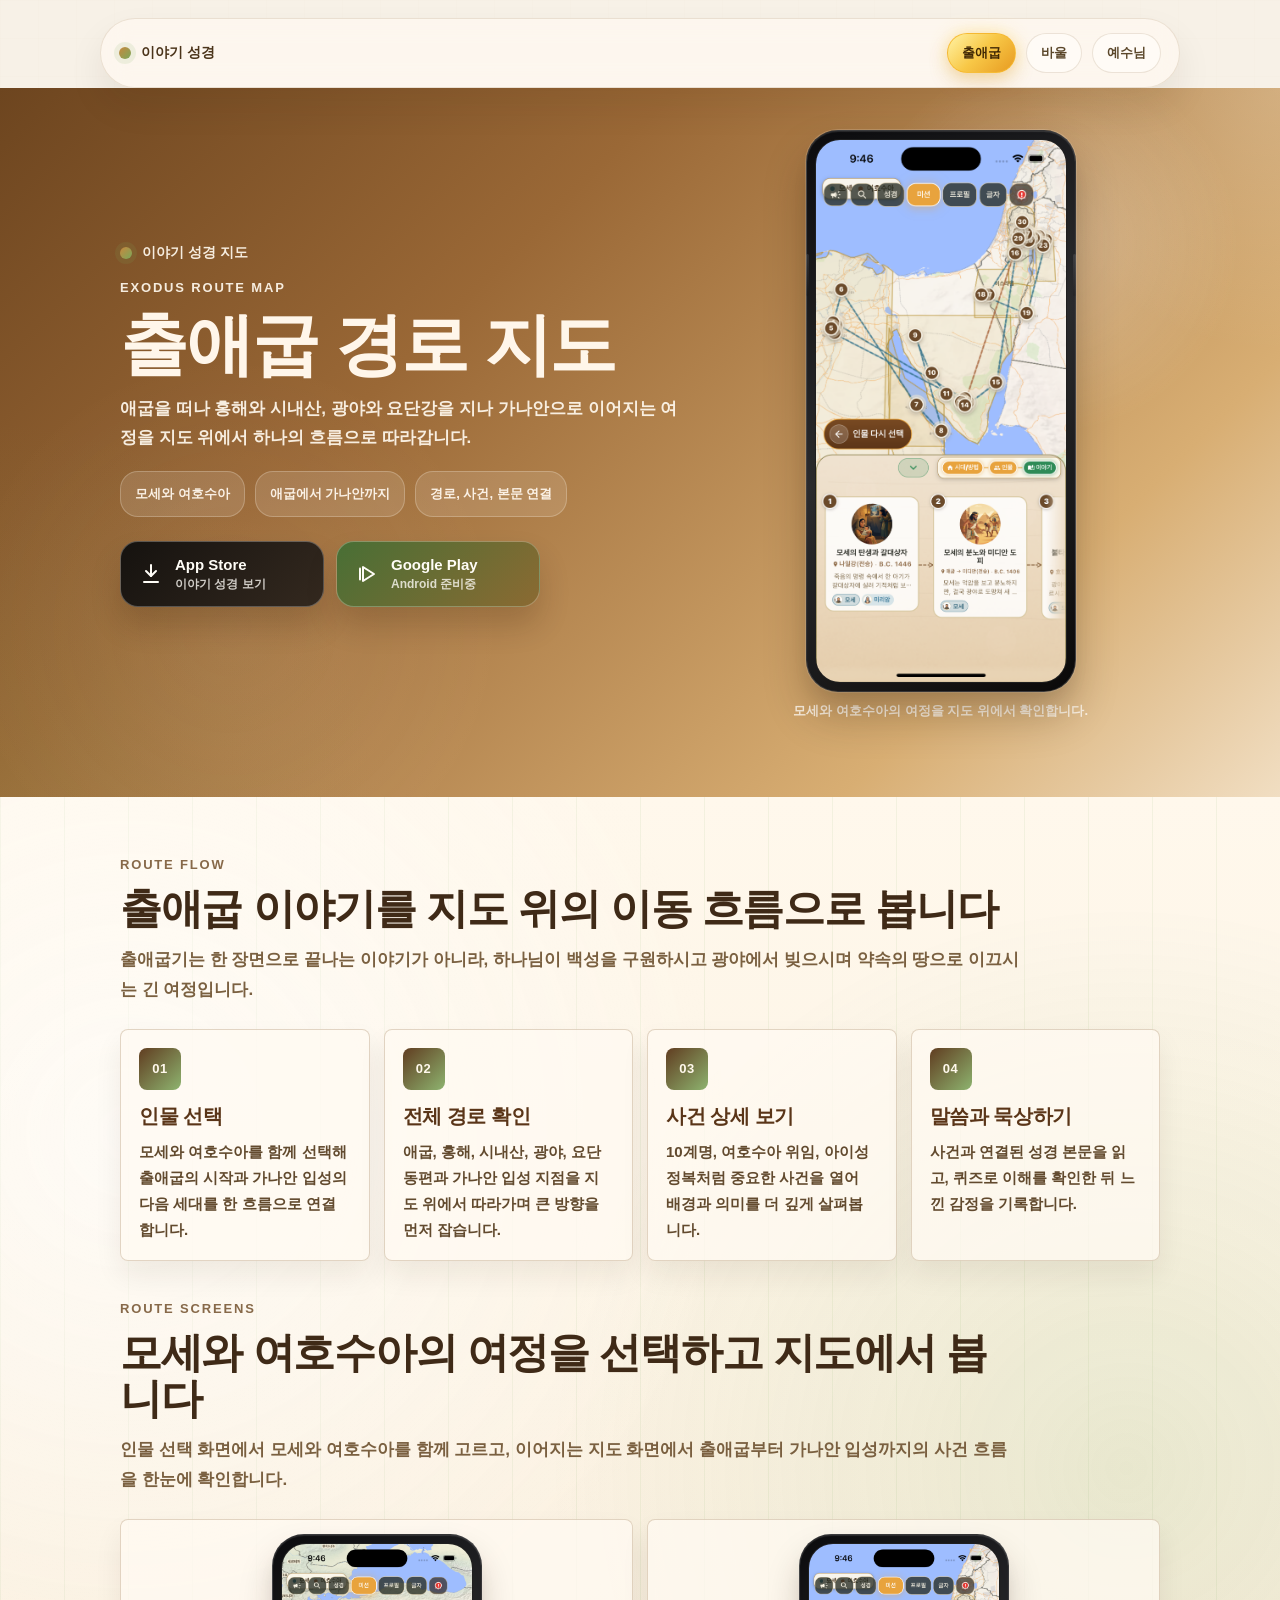
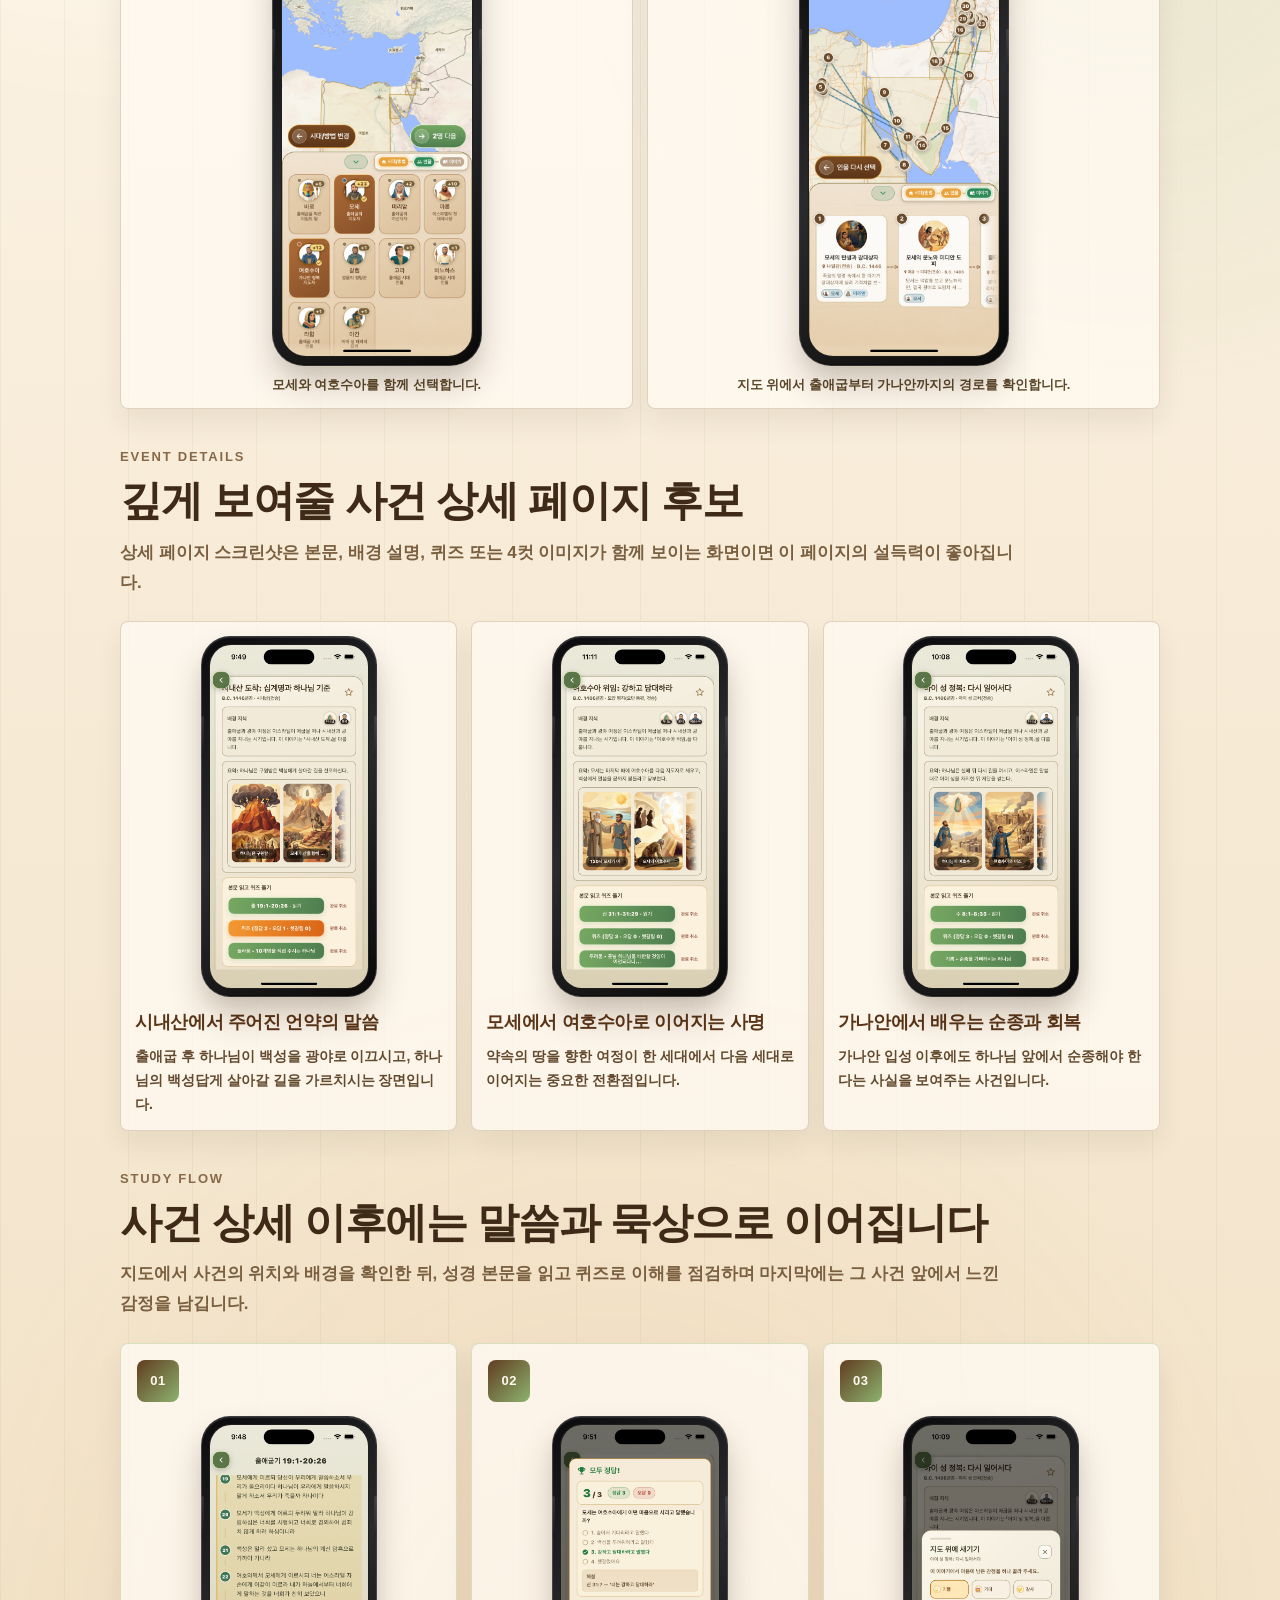
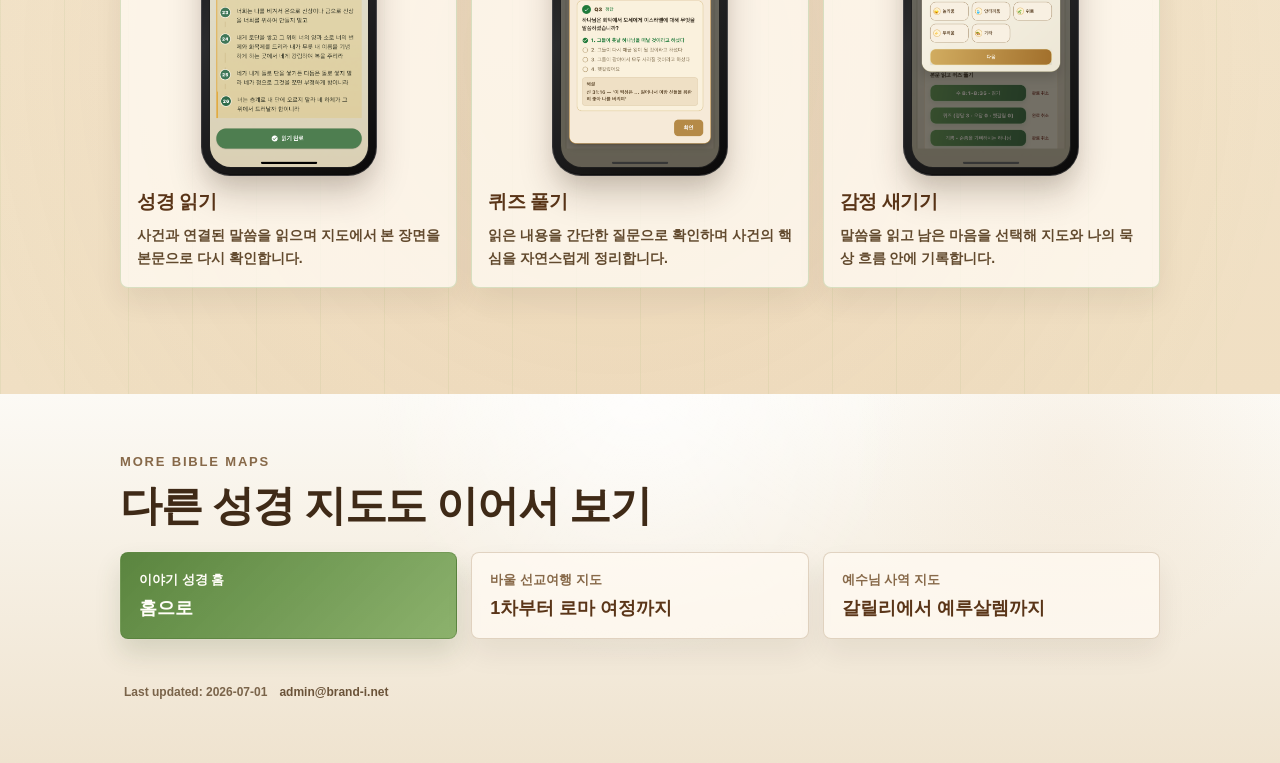
==== exodus-route-map/index.html @ 991bd051 "Add Bible journey SEO pages" ====
<!doctype html>
<html lang="ko">
  <head>
    <meta charset="utf-8" />
    <meta name="viewport" content="width=device-width, initial-scale=1" />
    <title>출애굽 경로 지도 - 애굽에서 가나안까지의 여정 | 이야기 성경</title>
    <meta
      name="description"
      content="출애굽 경로를 지도 위에서 따라가며 애굽, 홍해, 시내산, 광야, 요단강, 가나안 입성까지 이어지는 성경의 흐름을 살펴봅니다."
    />
    <link rel="canonical" href="https://brand-i-admin.github.io/story-bible-pages/exodus-route-map/" />
    <link rel="icon" type="image/png" href="../assets/logo.png" />
    <link rel="apple-touch-icon" href="../assets/logo.png" />
    <meta name="robots" content="index,follow" />
    <meta name="theme-color" content="#6d451f" />

    <meta property="og:type" content="article" />
    <meta property="og:locale" content="ko_KR" />
    <meta property="og:site_name" content="이야기 성경" />
    <meta property="og:title" content="출애굽 경로 지도 - 애굽에서 가나안까지의 여정" />
    <meta
      property="og:description"
      content="모세와 여호수아의 여정을 따라 출애굽부터 가나안 입성까지의 사건을 지도 흐름으로 이해합니다."
    />
    <meta property="og:url" content="https://brand-i-admin.github.io/story-bible-pages/exodus-route-map/" />
    <meta property="og:image" content="https://brand-i-admin.github.io/story-bible-pages/assets/og-image.png" />
    <meta property="og:image:alt" content="이야기 성경 앱 성경 지도 소개 이미지" />

    <script type="application/ld+json">
      {
        "@context": "https://schema.org",
        "@type": "Article",
        "headline": "출애굽 경로 지도 - 애굽에서 가나안까지의 여정",
        "description": "출애굽 경로를 지도 위에서 따라가며 애굽, 홍해, 시내산, 광야, 요단강, 가나안 입성까지 이어지는 성경의 흐름을 살펴봅니다.",
        "inLanguage": "ko-KR",
        "mainEntityOfPage": "https://brand-i-admin.github.io/story-bible-pages/exodus-route-map/",
        "author": {
          "@type": "Organization",
          "name": "Brand-i"
        },
        "publisher": {
          "@type": "Organization",
          "name": "Brand-i"
        },
        "about": ["출애굽", "모세", "여호수아", "성경 지도", "가나안 입성"]
      }
    </script>
    <link rel="stylesheet" href="../styles.css" />
  </head>
  <body>
    <main class="page map-page">
      <header class="top-nav">
        <div class="top-nav-inner">
          <a class="top-nav-brand" href="../index.html">
            <span class="brand-mark"></span>
            <span>이야기 성경</span>
          </a>
          <nav class="top-nav-links" aria-label="성경 지도 페이지 이동">
            <a class="top-nav-link is-current-map" href="../exodus-route-map/index.html" aria-current="page">출애굽</a>
            <a class="top-nav-link" href="../paul-missionary-journey-map/index.html">바울</a>
            <a class="top-nav-link" href="../jesus-ministry-map/index.html">예수님</a>
          </nav>
        </div>
      </header>

      <section class="section-band band-hero">
        <div class="shell">
          <section class="map-hero" aria-labelledby="page-title">
            <div class="map-hero-copy">
              <div class="brand">
                <span class="brand-mark"></span>
                <span>이야기 성경 지도</span>
              </div>
              <p class="eyebrow">Exodus Route Map</p>
              <h1 id="page-title">출애굽 경로 지도</h1>
              <p class="summary">
                애굽을 떠나 홍해와 시내산, 광야와 요단강을 지나 가나안으로 이어지는 여정을
                지도 위에서 하나의 흐름으로 따라갑니다.
              </p>
              <div class="meta-row">
                <span class="meta-pill">모세와 여호수아</span>
                <span class="meta-pill">애굽에서 가나안까지</span>
                <span class="meta-pill">경로, 사건, 본문 연결</span>
              </div>
              <div class="store-actions">
                <a
                  class="store-button store-button-primary"
                  href="https://apps.apple.com/kr/app/6761421425"
                  target="_blank"
                  rel="noopener noreferrer"
                >
                  <svg class="store-icon" viewBox="0 0 24 24" aria-hidden="true">
                    <path d="M12 3v11" />
                    <path d="m7 9 5 5 5-5" />
                    <path d="M5 20h14" />
                  </svg>
                  <span>
                    <strong>App Store</strong>
                    <small>이야기 성경 보기</small>
                  </span>
                </a>
                <button
                  class="store-button store-button-secondary"
                  type="button"
                  data-android-wait
                  aria-label="Google Play 배포 준비중 알림 보기"
                >
                  <svg class="store-icon" viewBox="0 0 24 24" aria-hidden="true">
                    <path d="M8 5v14l11-7z" />
                    <path d="M5 6.5v11" />
                  </svg>
                  <span>
                    <strong>Google Play</strong>
                    <small>Android 준비중</small>
                  </span>
                </button>
              </div>
            </div>
            <div class="map-hero-panel">
              <figure class="screenshot-figure screenshot-figure-hero">
                <div class="map-phone-frame">
                  <img
                    src="../assets/moses_and_joshua_path.png"
                    alt="모세와 여호수아의 출애굽부터 가나안까지의 경로가 지도 위에 표시된 화면"
                  />
                </div>
                <figcaption>모세와 여호수아의 여정을 지도 위에서 확인합니다.</figcaption>
              </figure>
            </div>
          </section>
        </div>
      </section>

      <section class="section-band band-flow">
        <div class="shell">
          <section class="map-section" aria-labelledby="flow-title">
            <div class="section-header">
              <p class="eyebrow">Route Flow</p>
              <h2 id="flow-title">출애굽 이야기를 지도 위의 이동 흐름으로 봅니다</h2>
              <p class="section-summary">
                출애굽기는 한 장면으로 끝나는 이야기가 아니라, 하나님이 백성을 구원하시고
                광야에서 빚으시며 약속의 땅으로 이끄시는 긴 여정입니다.
              </p>
            </div>

            <div class="map-step-grid">
              <article class="map-step">
                <span class="flow-step-index">01</span>
                <h3>인물 선택</h3>
                <p>
                  모세와 여호수아를 함께 선택해 출애굽의 시작과 가나안 입성의 다음 세대를
                  한 흐름으로 연결합니다.
                </p>
              </article>
              <article class="map-step">
                <span class="flow-step-index">02</span>
                <h3>전체 경로 확인</h3>
                <p>
                  애굽, 홍해, 시내산, 광야, 요단 동편과 가나안 입성 지점을 지도 위에서
                  따라가며 큰 방향을 먼저 잡습니다.
                </p>
              </article>
              <article class="map-step">
                <span class="flow-step-index">03</span>
                <h3>사건 상세 보기</h3>
                <p>
                  10계명, 여호수아 위임, 아이성 정복처럼 중요한 사건을 열어 배경과 의미를
                  더 깊게 살펴봅니다.
                </p>
              </article>
              <article class="map-step">
                <span class="flow-step-index">04</span>
                <h3>말씀과 묵상하기</h3>
                <p>
                  사건과 연결된 성경 본문을 읽고, 퀴즈로 이해를 확인한 뒤 느낀 감정을 기록합니다.
                </p>
              </article>
            </div>
          </section>

          <section class="map-section" aria-labelledby="screenshots-title">
            <div class="section-header">
              <p class="eyebrow">Route Screens</p>
              <h2 id="screenshots-title">모세와 여호수아의 여정을 선택하고 지도에서 봅니다</h2>
              <p class="section-summary">
                인물 선택 화면에서 모세와 여호수아를 함께 고르고, 이어지는 지도 화면에서
                출애굽부터 가나안 입성까지의 사건 흐름을 한눈에 확인합니다.
              </p>
            </div>
            <div class="screenshot-grid">
              <article class="screenshot-card">
                <figure class="screenshot-figure">
                  <div class="map-phone-frame">
                    <img
                      src="../assets/moses_and_joshua_selected.png"
                      alt="이야기 성경 앱에서 모세와 여호수아를 함께 선택한 화면"
                      loading="lazy"
                    />
                  </div>
                  <figcaption>모세와 여호수아를 함께 선택합니다.</figcaption>
                </figure>
              </article>
              <article class="screenshot-card">
                <figure class="screenshot-figure">
                  <div class="map-phone-frame">
                    <img
                      src="../assets/moses_and_joshua_path.png"
                      alt="모세와 여호수아의 경로와 사건이 지도 위에 표시된 화면"
                      loading="lazy"
                    />
                  </div>
                  <figcaption>지도 위에서 출애굽부터 가나안까지의 경로를 확인합니다.</figcaption>
                </figure>
              </article>
            </div>
          </section>

          <section class="map-section" aria-labelledby="events-title">
            <div class="section-header">
              <p class="eyebrow">Event Details</p>
              <h2 id="events-title">깊게 보여줄 사건 상세 페이지 후보</h2>
              <p class="section-summary">
                상세 페이지 스크린샷은 본문, 배경 설명, 퀴즈 또는 4컷 이미지가 함께 보이는 화면이면
                이 페이지의 설득력이 좋아집니다.
              </p>
            </div>
            <div class="event-detail-grid">
              <article class="event-detail-card">
                <figure class="screenshot-figure">
                  <div class="map-phone-frame map-phone-frame-small">
                    <img
                      src="../assets/10_commandments_details.png"
                      alt="10계명 사건 상세 페이지 화면"
                      loading="lazy"
                    />
                  </div>
                </figure>
                <h3>시내산에서 주어진 언약의 말씀</h3>
                <p>
                  출애굽 후 하나님이 백성을 광야로 이끄시고, 하나님의 백성답게 살아갈 길을
                  가르치시는 장면입니다.
                </p>
              </article>
              <article class="event-detail-card">
                <figure class="screenshot-figure">
                  <div class="map-phone-frame map-phone-frame-small">
                    <img
                      src="../assets/moses_to_joshua_details.png"
                      alt="여호수아 위임 사건 상세 페이지 화면"
                      loading="lazy"
                    />
                  </div>
                </figure>
                <h3>모세에서 여호수아로 이어지는 사명</h3>
                <p>
                  약속의 땅을 향한 여정이 한 세대에서 다음 세대로 이어지는 중요한 전환점입니다.
                </p>
              </article>
              <article class="event-detail-card">
                <figure class="screenshot-figure">
                  <div class="map-phone-frame map-phone-frame-small">
                    <img
                      src="../assets/ai_castle_details.png"
                      alt="아이성 정복 사건 상세 페이지 화면"
                      loading="lazy"
                    />
                  </div>
                </figure>
                <h3>가나안에서 배우는 순종과 회복</h3>
                <p>
                  가나안 입성 이후에도 하나님 앞에서 순종해야 한다는 사실을 보여주는 사건입니다.
                </p>
              </article>
            </div>
          </section>

          <section class="map-section" aria-labelledby="study-flow-title">
            <div class="section-header">
              <p class="eyebrow">Study Flow</p>
              <h2 id="study-flow-title">사건 상세 이후에는 말씀과 묵상으로 이어집니다</h2>
              <p class="section-summary">
                지도에서 사건의 위치와 배경을 확인한 뒤, 성경 본문을 읽고 퀴즈로 이해를 점검하며
                마지막에는 그 사건 앞에서 느낀 감정을 남깁니다.
              </p>
            </div>
            <div class="study-flow-grid">
              <article class="study-flow-card">
                <span class="flow-step-index">01</span>
                <figure class="screenshot-figure">
                  <div class="map-phone-frame map-phone-frame-small">
                    <img src="../assets/bible_verses.png" alt="성경 본문을 읽는 화면" loading="lazy" />
                  </div>
                </figure>
                <h3>성경 읽기</h3>
                <p>사건과 연결된 말씀을 읽으며 지도에서 본 장면을 본문으로 다시 확인합니다.</p>
              </article>
              <article class="study-flow-card">
                <span class="flow-step-index">02</span>
                <figure class="screenshot-figure">
                  <div class="map-phone-frame map-phone-frame-small">
                    <img src="../assets/quiz_solved.png" alt="성경 사건 퀴즈를 푼 화면" loading="lazy" />
                  </div>
                </figure>
                <h3>퀴즈 풀기</h3>
                <p>읽은 내용을 간단한 질문으로 확인하며 사건의 핵심을 자연스럽게 정리합니다.</p>
              </article>
              <article class="study-flow-card">
                <span class="flow-step-index">03</span>
                <figure class="screenshot-figure">
                  <div class="map-phone-frame map-phone-frame-small">
                    <img src="../assets/emotion_selected.png" alt="사건을 읽고 느낀 감정을 선택한 화면" loading="lazy" />
                  </div>
                </figure>
                <h3>감정 새기기</h3>
                <p>말씀을 읽고 남은 마음을 선택해 지도와 나의 묵상 흐름 안에 기록합니다.</p>
              </article>
            </div>
          </section>
        </div>
      </section>

      <section class="section-band band-legal">
        <div class="shell">
          <section class="map-section map-related" aria-labelledby="related-title">
            <div class="section-header">
              <p class="eyebrow">More Bible Maps</p>
              <h2 id="related-title">다른 성경 지도도 이어서 보기</h2>
            </div>
            <div class="map-link-grid">
              <a class="map-link-card map-home-card" href="../index.html">
                <span>이야기 성경 홈</span>
                <strong>홈으로</strong>
              </a>
              <a class="map-link-card" href="../paul-missionary-journey-map/index.html">
                <span>바울 선교여행 지도</span>
                <strong>1차부터 로마 여정까지</strong>
              </a>
              <a class="map-link-card" href="../jesus-ministry-map/index.html">
                <span>예수님 사역 지도</span>
                <strong>갈릴리에서 예루살렘까지</strong>
              </a>
            </div>
          </section>
          <p class="footer">
            <span>Last updated: 2026-07-01</span>
            <a class="footer-contact" href="mailto:admin@brand-i.net">admin@brand-i.net</a>
          </p>
        </div>
      </section>
    </main>
    <div
      class="release-dialog"
      data-android-dialog
      hidden
      role="dialog"
      aria-modal="true"
      aria-labelledby="android-dialog-title"
    >
      <div class="release-dialog-panel">
        <button class="dialog-close" type="button" data-android-close aria-label="팝업 닫기">
          <svg viewBox="0 0 24 24" aria-hidden="true">
            <path d="M6 6l12 12" />
            <path d="M18 6 6 18" />
          </svg>
        </button>
        <p class="eyebrow">Google Play</p>
        <h2 id="android-dialog-title">안드로이드 배포 준비중</h2>
        <p>안드로이드 앱은 현재 배포 준비중입니다.</p>
        <div class="dialog-actions">
          <button class="button-link primary" type="button" data-android-close>확인</button>
        </div>
      </div>
    </div>
    <script>
      const androidButton = document.querySelector("[data-android-wait]");
      const androidDialog = document.querySelector("[data-android-dialog]");

      if (androidButton && androidDialog) {
        const closeAndroidDialog = () => {
          androidDialog.hidden = true;
          document.body.classList.remove("is-dialog-open");
          androidButton.focus();
        };

        androidButton.addEventListener("click", () => {
          androidDialog.hidden = false;
          document.body.classList.add("is-dialog-open");
          androidDialog.querySelector("[data-android-close]").focus();
        });

        androidDialog.addEventListener("click", (event) => {
          if (event.target === androidDialog || event.target.closest("[data-android-close]")) {
            closeAndroidDialog();
          }
        });

        document.addEventListener("keydown", (event) => {
          if (event.key === "Escape" && !androidDialog.hidden) {
            closeAndroidDialog();
          }
        });
      }
    </script>
  </body>
</html>
---- styles.css ----
:root {
  --bg-top: #f9f1e1;
  --bg-bottom: #ead3ac;
  --paper: rgba(251, 244, 232, 0.94);
  --paper-strong: rgba(247, 238, 220, 0.98);
  --line: rgba(151, 117, 72, 0.58);
  --text: #3f2a17;
  --muted: #7a6040;
  --accent: #c8873d;
  --accent-olive: #7ba85a;
  --shadow: rgba(42, 24, 8, 0.18);
  --shadow-soft: rgba(42, 24, 8, 0.1);
  --hero-brown: #5a3518;
  --hero-cream: #fff6ea;
}

* {
  box-sizing: border-box;
}

html,
body {
  margin: 0;
  padding: 0;
  min-height: 100%;
  font-family: "Pretendard", "Apple SD Gothic Neo", "Noto Sans KR", sans-serif;
  color: var(--text);
  background: #f7f1e7;
  overflow-wrap: break-word;
}

html {
  scroll-behavior: smooth;
}

body::before {
  content: "";
  position: fixed;
  inset: 0;
  pointer-events: none;
  background-image:
    linear-gradient(rgba(184, 137, 85, 0.08) 1px, transparent 1px),
    linear-gradient(90deg, rgba(184, 137, 85, 0.08) 1px, transparent 1px);
  background-size: 38px 38px;
  opacity: 0.18;
}

body.is-dialog-open {
  overflow: hidden;
}

.page {
  position: relative;
}

.top-nav {
  position: sticky;
  top: 0;
  z-index: 20;
  padding: 18px 20px 0;
}

.top-nav-inner {
  display: flex;
  flex-wrap: wrap;
  align-items: center;
  justify-content: space-between;
  gap: 16px;
  max-width: 1080px;
  margin: 0 auto;
  padding: 14px 18px;
  border: 1px solid rgba(151, 117, 72, 0.18);
  border-radius: 999px;
  background: rgba(255, 249, 241, 0.72);
  box-shadow: 0 18px 36px rgba(42, 24, 8, 0.08);
  backdrop-filter: blur(14px);
}

.top-nav-brand {
  display: inline-flex;
  align-items: center;
  gap: 10px;
  color: #4b341a;
  text-decoration: none;
  font-size: 14px;
  font-weight: 900;
}

.top-nav-links {
  display: flex;
  flex-wrap: wrap;
  justify-content: flex-end;
  gap: 10px;
}

.top-nav-link {
  display: inline-flex;
  align-items: center;
  min-height: 40px;
  padding: 0 14px;
  border-radius: 999px;
  border: 1px solid rgba(151, 117, 72, 0.18);
  background: rgba(255, 252, 247, 0.86);
  color: #5b472a;
  text-decoration: none;
  font-size: 13px;
  font-weight: 800;
}

.top-nav-link:hover {
  border-color: rgba(123, 168, 90, 0.42);
  background: rgba(255, 248, 238, 0.96);
}

.top-nav-link.is-current-map {
  border-color: rgba(246, 185, 47, 0.86);
  background: linear-gradient(135deg, #fff3a6 0%, #f8c847 48%, #e79a20 100%);
  color: #3f2704;
  box-shadow:
    0 10px 20px rgba(181, 104, 8, 0.18),
    0 0 18px rgba(255, 210, 68, 0.42);
}

.section-band {
  position: relative;
  overflow: hidden;
  scroll-margin-top: 96px;
}

.section-band::before {
  content: "";
  position: absolute;
  inset: 0;
  pointer-events: none;
  opacity: 0.9;
}

.band-hero {
  background:
    radial-gradient(circle at top right, rgba(255, 245, 227, 0.24), transparent 18%),
    radial-gradient(circle at bottom left, rgba(123, 168, 90, 0.1), transparent 26%),
    linear-gradient(135deg, #6d451f 0%, #9a6836 34%, #d8ae73 78%, #f1dec2 100%);
}

.band-hero::before {
  background:
    radial-gradient(circle at 82% 22%, rgba(255, 255, 255, 0.3), transparent 16%),
    radial-gradient(circle at 18% 76%, rgba(255, 248, 238, 0.08), transparent 24%);
}

.band-flow {
  background:
    linear-gradient(90deg, rgba(123, 168, 90, 0.09) 0 1px, transparent 1px 100%),
    linear-gradient(180deg, #fff8ec 0%, #f0dfc3 100%);
  background-size:
    64px 64px,
    auto;
}

.band-flow::before {
  background:
    radial-gradient(circle at 10% 12%, rgba(255, 255, 255, 0.7), transparent 22%),
    radial-gradient(circle at 88% 24%, rgba(123, 168, 90, 0.16), transparent 24%),
    radial-gradient(circle at 48% 88%, rgba(200, 135, 61, 0.1), transparent 28%);
}

.band-examples {
  background:
    linear-gradient(90deg, rgba(151, 117, 72, 0.075) 0 1px, transparent 1px 100%),
    linear-gradient(180deg, #e6c899 0%, #f4e5c7 40%, #fff4e2 100%);
  background-size:
    72px 72px,
    auto;
}

.band-examples::before {
  background:
    radial-gradient(circle at 16% 10%, rgba(255, 255, 255, 0.62), transparent 24%),
    radial-gradient(circle at 84% 18%, rgba(200, 135, 61, 0.12), transparent 22%),
    radial-gradient(circle at 22% 86%, rgba(123, 168, 90, 0.12), transparent 26%);
}

.band-showcase {
  background:
    radial-gradient(circle at top right, rgba(255, 251, 245, 0.92), transparent 28%),
    linear-gradient(180deg, #f6efe4 0%, #ead7b6 100%);
}

.band-showcase::before {
  background:
    radial-gradient(circle at 18% 18%, rgba(255, 255, 255, 0.36), transparent 18%),
    radial-gradient(circle at 88% 70%, rgba(123, 168, 90, 0.1), transparent 24%);
}

.band-legal {
  background:
    radial-gradient(circle at top center, rgba(255, 255, 255, 0.72), transparent 36%),
    linear-gradient(180deg, #fcfaf5 0%, #efe3cf 100%);
}

.band-legal::before {
  background: radial-gradient(circle at 84% 16%, rgba(200, 135, 61, 0.08), transparent 20%);
}

.band-faq {
  background:
    linear-gradient(90deg, rgba(123, 168, 90, 0.08) 0 1px, transparent 1px 100%),
    linear-gradient(180deg, #fff7e8 0%, #efe0c4 100%);
  background-size:
    70px 70px,
    auto;
}

.band-faq::before {
  background:
    radial-gradient(circle at 14% 18%, rgba(255, 255, 255, 0.58), transparent 24%),
    radial-gradient(circle at 82% 22%, rgba(123, 168, 90, 0.12), transparent 22%);
}

.shell {
  position: relative;
  z-index: 1;
  max-width: 1080px;
  margin: 0 auto;
  padding: 40px 20px 64px;
}

.band-flow .shell {
  padding-bottom: 86px;
}

.band-examples .shell {
  padding-top: 78px;
  padding-bottom: 86px;
}

.promo-hero,
.showcase,
.hero {
  padding: 20px 0;
  border: 0;
  border-radius: 0;
  background: transparent;
  box-shadow: none;
}

.promo-hero {
  position: relative;
  overflow: visible;
  min-height: 600px;
  color: var(--hero-cream);
}

.promo-hero .brand,
.promo-hero .summary,
.promo-hero .eyebrow,
.promo-hero .meta-pill {
  color: rgba(255, 248, 238, 0.92);
}

.promo-hero .meta-pill {
  border-color: rgba(255, 248, 238, 0.22);
  background: rgba(255, 248, 238, 0.12);
}

.promo-hero .brand-mark {
  box-shadow: 0 0 0 5px rgba(255, 246, 231, 0.14);
}

.intro-grid {
  display: grid;
  grid-template-columns: minmax(0, 1.08fr) minmax(360px, 500px);
  gap: 22px;
  align-items: center;
  margin-top: 12px;
  min-width: 0;
}

.intro-copy {
  position: relative;
  z-index: 1;
  min-width: 0;
}

.promo-hero h1 {
  max-width: 660px;
  font-size: clamp(42px, 5.6vw, 70px);
  line-height: 1.02;
}

.hero-title-lockup {
  display: flex;
  align-items: center;
  gap: 18px;
  max-width: 760px;
  min-width: 0;
}

.hero-logo {
  flex: 0 0 auto;
  width: clamp(60px, 7vw, 86px);
  height: clamp(60px, 7vw, 86px);
  border-radius: 22px;
  box-shadow: 0 18px 28px rgba(42, 24, 8, 0.26);
}

.eyebrow {
  margin: 0 0 14px;
  font-size: 13px;
  font-weight: 900;
  letter-spacing: 0.14em;
  text-transform: uppercase;
  color: #876949;
}

.intro-summary {
  max-width: 640px;
  font-size: clamp(19px, 2vw, 25px);
  line-height: 1.5;
  color: rgba(255, 248, 238, 0.94);
}

.intro-detail {
  max-width: 560px;
  margin: 18px 0 0;
  font-size: 16px;
  line-height: 1.8;
  color: rgba(255, 245, 231, 0.88);
  font-weight: 700;
}

.intro-detail-soft {
  margin-top: 8px;
  color: rgba(255, 245, 231, 0.72);
}

.intro-visual {
  min-width: 0;
  margin: 0;
  padding: 10px;
  border-radius: 28px;
  border: 1px solid rgba(255, 239, 214, 0.32);
  background: rgba(255, 248, 238, 0.06);
  box-shadow: 0 24px 38px rgba(42, 24, 8, 0.18);
  backdrop-filter: blur(6px);
  overflow: hidden;
}

.intro-visual img {
  display: block;
  width: 100%;
  max-width: 100%;
  border-radius: 20px;
  object-fit: cover;
}

.brand {
  display: inline-flex;
  align-items: center;
  gap: 10px;
  margin-bottom: 18px;
  font-size: 14px;
  font-weight: 800;
  color: var(--muted);
}

.brand-mark {
  width: 12px;
  height: 12px;
  border-radius: 999px;
  background: linear-gradient(135deg, var(--accent), var(--accent-olive));
  box-shadow: 0 0 0 5px rgba(123, 168, 90, 0.12);
}

h1 {
  margin: 0;
  font-size: clamp(34px, 6vw, 54px);
  line-height: 1.02;
  letter-spacing: -0.03em;
}

.summary {
  margin: 14px 0 0;
  max-width: 760px;
  font-size: 17px;
  line-height: 1.75;
  color: var(--muted);
  font-weight: 700;
}

.meta-row,
.link-row {
  display: flex;
  flex-wrap: wrap;
  gap: 10px;
  margin-top: 18px;
}

.meta-pill {
  display: inline-flex;
  align-items: center;
  min-height: 46px;
  padding: 10px 14px;
  border-radius: 18px;
  border: 1px solid rgba(123, 168, 90, 0.4);
  background: rgba(248, 244, 232, 0.9);
  font-size: 13px;
  font-weight: 800;
  line-height: 1.45;
  color: #5b472a;
}

.store-actions {
  display: flex;
  flex-wrap: wrap;
  gap: 12px;
  margin-top: 24px;
}

.store-button {
  appearance: none;
  display: inline-flex;
  align-items: center;
  justify-content: flex-start;
  gap: 12px;
  min-height: 66px;
  min-width: 204px;
  padding: 12px 18px;
  border: 1px solid rgba(255, 248, 238, 0.28);
  border-radius: 18px;
  box-shadow: 0 18px 30px rgba(42, 24, 8, 0.18);
  color: #fffdf7;
  font: inherit;
  text-align: left;
  text-decoration: none;
  cursor: pointer;
  transition:
    transform 160ms ease,
    box-shadow 160ms ease,
    border-color 160ms ease;
}

.store-button:hover {
  transform: translateY(-2px);
  border-color: rgba(255, 248, 238, 0.46);
  box-shadow: 0 22px 38px rgba(42, 24, 8, 0.22);
}

.store-button:focus-visible {
  outline: 3px solid rgba(255, 248, 238, 0.72);
  outline-offset: 3px;
}

.store-button-primary {
  background: linear-gradient(135deg, #15120f, #34291f);
}

.store-button-secondary {
  background: linear-gradient(135deg, #486f35, #8b6a32);
}

.store-icon {
  flex: 0 0 auto;
  width: 24px;
  height: 24px;
  fill: none;
  stroke: currentColor;
  stroke-width: 2;
  stroke-linecap: round;
  stroke-linejoin: round;
}

.store-button span {
  display: grid;
  gap: 3px;
  min-width: 0;
}

.store-button strong,
.store-button small {
  display: block;
}

.store-button strong {
  font-size: 15px;
  font-weight: 900;
  line-height: 1.15;
}

.store-button small {
  font-size: 12px;
  font-weight: 800;
  line-height: 1.25;
  color: rgba(255, 253, 247, 0.78);
}

.showcase {
  background: transparent;
}

.story-flow {
  padding: 20px 0;
}

.section-header {
  max-width: 900px;
}

.section-header h2 {
  margin: 0;
  font-size: 42px;
  line-height: 1.08;
  letter-spacing: -0.03em;
}

.section-summary {
  margin: 14px 0 0;
  font-size: 17px;
  line-height: 1.75;
  color: var(--muted);
  font-weight: 700;
}

.flow-header {
  max-width: 940px;
}

.flow-layout {
  display: grid;
  grid-template-columns: 1fr;
  gap: 0;
  align-items: start;
  margin-top: 30px;
}

.flow-steps {
  display: grid;
  grid-template-columns: repeat(2, minmax(0, 1fr));
  gap: 12px;
  min-width: 0;
}

.flow-step {
  display: grid;
  grid-template-columns: 48px minmax(0, 1fr);
  gap: 14px;
  align-items: start;
  padding: 18px;
  border: 1px solid rgba(151, 117, 72, 0.28);
  border-radius: 8px;
  background: rgba(255, 250, 242, 0.74);
  box-shadow: 0 14px 28px rgba(42, 24, 8, 0.07);
}

.flow-step-index {
  display: inline-flex;
  align-items: center;
  justify-content: center;
  width: 42px;
  height: 42px;
  border-radius: 8px;
  background: linear-gradient(135deg, rgba(90, 53, 24, 0.96), rgba(123, 168, 90, 0.86));
  color: #fff8ec;
  font-size: 13px;
  font-weight: 900;
  letter-spacing: 0.04em;
}

.flow-step h3 {
  margin: 0;
  color: var(--hero-brown);
  font-size: 20px;
  line-height: 1.22;
  letter-spacing: -0.02em;
}

.flow-step p {
  margin: 8px 0 0;
  color: #624a2e;
  font-size: 15px;
  font-weight: 700;
  line-height: 1.72;
}

.flow-visuals {
  display: grid;
  grid-template-columns: repeat(3, minmax(0, 1fr));
  gap: 12px;
  align-items: start;
  justify-items: center;
  width: 100%;
  max-width: 100%;
  min-width: 0;
  padding: 18px;
  border: 1px solid rgba(151, 117, 72, 0.24);
  border-radius: 8px;
  background: rgba(255, 250, 242, 0.68);
  box-shadow: 0 14px 28px rgba(42, 24, 8, 0.07);
  overflow: hidden;
}

.flow-device {
  display: grid;
  justify-items: center;
  gap: 8px;
  min-width: 0;
  margin: 0;
}

.flow-device-map {
  grid-column: 1 / -1;
}

.flow-device .device-frame {
  width: min(100%, 96px);
  aspect-ratio: 983 / 2023;
  padding: 5px;
  border-radius: 24px;
  overflow: hidden;
}

.flow-device-map .device-frame {
  width: min(100%, 170px);
  padding: 7px;
  border-radius: 30px;
}

.flow-device .device-frame img {
  height: 100%;
  object-fit: cover;
  border-radius: 19px;
}

.flow-device-map .device-frame img {
  border-radius: 24px;
}

.flow-device figcaption {
  margin: 0;
  color: #6a5132;
  font-size: 12px;
  font-weight: 900;
  line-height: 1.35;
  text-align: center;
}

.flow-benefits {
  display: grid;
  grid-template-columns: repeat(3, minmax(0, 1fr));
  gap: 12px;
  margin-top: 26px;
}

.flow-benefit {
  min-width: 0;
  padding: 16px;
  border: 1px solid rgba(123, 168, 90, 0.32);
  border-radius: 8px;
  background: rgba(252, 247, 238, 0.74);
}

.flow-benefit strong {
  display: block;
  color: #355324;
  font-size: 15px;
  font-weight: 900;
  line-height: 1.3;
}

.flow-benefit span {
  display: block;
  margin-top: 7px;
  color: #624a2e;
  font-size: 14px;
  font-weight: 700;
  line-height: 1.6;
}

.flow-audience {
  display: grid;
  grid-template-columns: 170px minmax(0, 1fr);
  gap: 14px;
  align-items: start;
  margin-top: 14px;
  padding: 16px;
  border: 1px solid rgba(151, 117, 72, 0.24);
  border-radius: 8px;
  background: rgba(255, 252, 247, 0.62);
}

.flow-audience-label {
  margin: 0;
  color: var(--hero-brown);
  font-size: 14px;
  font-weight: 900;
  line-height: 1.5;
}

.flow-audience-list {
  display: flex;
  flex-wrap: wrap;
  gap: 8px;
  min-width: 0;
}

.flow-audience-list span {
  display: inline-flex;
  align-items: center;
  min-height: 36px;
  padding: 8px 11px;
  border: 1px solid rgba(123, 168, 90, 0.28);
  border-radius: 999px;
  background: rgba(255, 248, 238, 0.88);
  color: #5b472a;
  font-size: 13px;
  font-weight: 800;
  line-height: 1.45;
}

.seo-faq {
  padding: 20px 0;
}

.seo-faq-header {
  max-width: 860px;
}

.seo-faq-grid {
  display: grid;
  grid-template-columns: repeat(3, minmax(0, 1fr));
  gap: 12px;
  margin-top: 18px;
}

.seo-faq-card {
  min-width: 0;
  padding: 16px;
  border: 1px solid rgba(123, 168, 90, 0.28);
  border-radius: 8px;
  background: rgba(255, 248, 238, 0.74);
}

.seo-faq-card h3 {
  margin: 0;
  color: var(--hero-brown);
  font-size: 17px;
  line-height: 1.32;
  letter-spacing: -0.01em;
}

.seo-faq-card p {
  margin: 9px 0 0;
  color: #624a2e;
  font-size: 14px;
  font-weight: 700;
  line-height: 1.65;
}

.home-faq {
  padding: 20px 0;
}

.home-faq-list {
  display: grid;
  gap: 12px;
  margin-top: 24px;
}

.home-faq-item {
  padding: 18px;
  border: 1px solid rgba(151, 117, 72, 0.28);
  border-radius: 8px;
  background: rgba(255, 250, 242, 0.78);
  box-shadow: 0 14px 28px rgba(42, 24, 8, 0.07);
}

.home-faq-item h3 {
  margin: 0;
  color: var(--hero-brown);
  font-size: 19px;
  line-height: 1.32;
  letter-spacing: -0.01em;
}

.home-faq-item p {
  margin: 10px 0 0;
  color: #624a2e;
  font-size: 15px;
  font-weight: 700;
  line-height: 1.76;
}

.home-faq-item a {
  color: #355324;
  font-weight: 900;
  text-decoration-color: rgba(53, 83, 36, 0.32);
  text-underline-offset: 3px;
}

.flow-examples {
  margin-top: 0;
  scroll-margin-top: 110px;
}

.examples-header {
  max-width: 920px;
}

.example-block {
  display: grid;
  grid-template-columns: minmax(260px, 330px) minmax(0, 1fr);
  gap: 22px;
  align-items: center;
  margin-top: 16px;
  padding: 18px;
  border: 1px solid rgba(151, 117, 72, 0.26);
  border-radius: 8px;
  background: rgba(255, 250, 242, 0.76);
  box-shadow: 0 14px 28px rgba(42, 24, 8, 0.07);
}

.examples-header + .example-block {
  margin-top: 24px;
}

.example-copy {
  min-width: 0;
}

.example-copy h3 {
  margin: 8px 0 0;
  color: var(--hero-brown);
  font-size: 24px;
  line-height: 1.18;
  letter-spacing: -0.02em;
}

.example-copy > p:not(.feature-index) {
  margin: 12px 0 0;
  color: #624a2e;
  font-size: 15px;
  font-weight: 700;
  line-height: 1.7;
}

.example-sequence {
  display: grid;
  gap: 8px;
  margin: 14px 0 0;
  padding: 0;
  list-style: none;
}

.example-sequence li {
  padding: 9px 10px;
  border: 1px solid rgba(123, 168, 90, 0.24);
  border-radius: 8px;
  background: rgba(255, 248, 238, 0.58);
  color: #4f3a21;
  font-size: 13px;
  font-weight: 900;
  line-height: 1.5;
}

.example-shots {
  --example-shot-width: 136px;
  --example-two-flow-width: 320px;
  display: flex;
  gap: 8px;
  align-items: center;
  min-width: 0;
  padding: 0 0 12px;
  background: transparent;
  box-shadow: none;
  overflow-x: auto;
  overflow-y: hidden;
  overscroll-behavior-x: contain;
  scroll-snap-type: x proximity;
  scrollbar-width: thin;
  scrollbar-color: rgba(123, 168, 90, 0.85) rgba(255, 248, 238, 0.9);
}

.example-shots-paired {
  align-items: stretch;
}

.example-pair {
  display: grid;
  flex: 0 0 308px;
  gap: 12px;
  min-width: 0;
}

.example-flow-label {
  display: flex;
  align-items: center;
  justify-content: center;
  min-height: 40px;
  margin: 0;
  padding: 8px 11px;
  border: 1px solid rgba(123, 168, 90, 0.28);
  border-radius: 8px;
  background: rgba(255, 248, 238, 0.86);
  color: #4f3a21;
  font-size: 13px;
  font-weight: 900;
  line-height: 1.35;
  text-align: center;
}

.example-flow-label-primary {
  border-color: rgba(151, 94, 39, 0.3);
  background: rgba(149, 94, 39, 0.14);
  color: #623a1c;
}

.example-flow-label-secondary {
  border-color: rgba(98, 137, 69, 0.32);
  background: rgba(123, 168, 90, 0.18);
  color: #385326;
}

.example-pair-row {
  display: flex;
  align-items: center;
  gap: 10px;
  min-width: 0;
}

.example-pair-row .example-shot {
  flex: 0 0 var(--example-shot-width);
}

.example-shots-stacked {
  display: grid;
  gap: 10px;
  padding-bottom: 0;
  overflow: hidden;
}

.example-shots-stacked .example-pair-row {
  padding-bottom: 12px;
  overflow-x: auto;
  overflow-y: hidden;
  overscroll-behavior-x: contain;
  scroll-snap-type: x proximity;
  scrollbar-width: thin;
  scrollbar-color: rgba(123, 168, 90, 0.85) rgba(255, 248, 238, 0.9);
}

.example-shots-two .example-pair-row,
.example-shots-two .example-flow-label {
  width: var(--example-two-flow-width);
  max-width: 100%;
}

.example-shots-stacked .example-pair-row::-webkit-scrollbar {
  height: 9px;
}

.example-shots-stacked .example-pair-row::-webkit-scrollbar-thumb {
  border-radius: 999px;
  background: linear-gradient(90deg, rgba(123, 168, 90, 0.95), rgba(200, 135, 61, 0.9));
}

.example-shots-stacked .example-pair-row::-webkit-scrollbar-track {
  border-radius: 999px;
  background: rgba(255, 248, 238, 0.9);
}

.example-shots::-webkit-scrollbar {
  height: 9px;
}

.example-shots::-webkit-scrollbar-thumb {
  border-radius: 999px;
  background: linear-gradient(90deg, rgba(123, 168, 90, 0.95), rgba(200, 135, 61, 0.9));
}

.example-shots::-webkit-scrollbar-track {
  border-radius: 999px;
  background: rgba(255, 248, 238, 0.9);
}

.example-shot {
  display: grid;
  justify-items: center;
  gap: 8px;
  flex: 0 0 var(--example-shot-width);
  min-width: 0;
  margin: 0;
  scroll-snap-align: start;
}

.example-connector {
  flex: 0 0 28px;
  align-self: center;
  margin-bottom: 0;
  color: rgba(90, 53, 24, 0.72);
  font-size: 34px;
  font-weight: 900;
  line-height: 1;
  text-align: center;
}

.example-separator {
  color: rgba(123, 168, 90, 0.84);
  font-size: 44px;
}

.example-pair-separator {
  transform: translateY(-26px);
}

.example-shot .device-frame {
  width: 100%;
  aspect-ratio: 1179 / 2556;
  padding: 6px;
  border-radius: 28px;
  overflow: hidden;
  box-shadow: none;
}

.example-shot .device-frame img {
  height: 100%;
  object-fit: cover;
  border-radius: 22px;
  box-shadow: none;
}

.example-shot figcaption {
  margin: 0;
  color: #6a5132;
  font-size: 12px;
  font-weight: 900;
  line-height: 1.35;
  text-align: center;
}

.feature-scroll {
  display: grid;
  grid-auto-flow: column;
  grid-auto-columns: 314px;
  gap: 16px;
  margin-top: 24px;
  padding: 2px 8px 18px 2px;
  overflow-x: auto;
  overflow-y: hidden;
  overscroll-behavior-x: contain;
  scroll-snap-type: x mandatory;
  scrollbar-width: thin;
  scrollbar-color: rgba(123, 168, 90, 0.85) rgba(255, 248, 238, 0.9);
}

.feature-scroll::-webkit-scrollbar {
  height: 10px;
}

.feature-scroll::-webkit-scrollbar-thumb {
  border-radius: 999px;
  background: linear-gradient(90deg, rgba(123, 168, 90, 0.95), rgba(200, 135, 61, 0.9));
}

.feature-scroll::-webkit-scrollbar-track {
  border-radius: 999px;
  background: rgba(255, 248, 238, 0.9);
}

.feature-card {
  display: flex;
  flex-direction: column;
  gap: 14px;
  align-items: stretch;
  min-height: 0;
  padding: 18px;
  border-radius: 24px;
  border: 1px solid rgba(151, 117, 72, 0.34);
  background: linear-gradient(140deg, rgba(255, 249, 240, 0.98), rgba(246, 233, 208, 0.92));
  box-shadow: 0 16px 28px var(--shadow-soft);
  scroll-snap-align: start;
}

.feature-card:nth-child(2) {
  background: linear-gradient(140deg, rgba(252, 246, 235, 0.98), rgba(235, 221, 191, 0.94));
}

.feature-card:nth-child(3) {
  background: linear-gradient(140deg, rgba(246, 235, 219, 0.98), rgba(222, 194, 150, 0.9));
}

.feature-card:nth-child(4) {
  background: linear-gradient(140deg, rgba(255, 247, 237, 0.98), rgba(233, 221, 191, 0.92));
}

.feature-copy {
  display: grid;
  order: 2;
  gap: 9px;
  align-content: start;
  min-width: 0;
}

.feature-index {
  margin: 0;
  font-size: 13px;
  font-weight: 900;
  letter-spacing: 0.18em;
  color: #8f6e44;
}

.feature-card h3 {
  margin: 0;
  font-size: 22px;
  line-height: 1.18;
  letter-spacing: -0.03em;
  color: var(--hero-brown);
}

.feature-copy > p:last-child {
  margin: 0;
  font-size: 14px;
  line-height: 1.72;
  color: #5b472a;
  font-weight: 700;
}

.feature-shot {
  display: flex;
  order: 1;
  justify-content: center;
  min-width: 0;
  margin: 0;
  padding: 0;
}

.device-frame {
  position: relative;
  width: min(100%, 196px);
  padding: 8px;
  border-radius: 34px;
  border: 1px solid rgba(255, 255, 255, 0.16);
  background:
    linear-gradient(145deg, #0c0c0e 0%, #2b2c2f 48%, #09090a 100%);
  box-shadow:
    0 20px 34px rgba(42, 24, 8, 0.18),
    inset 0 1px 1px rgba(255, 255, 255, 0.12),
    inset 0 -1px 0 rgba(0, 0, 0, 0.32);
}

.hero-device {
  width: min(100%, 300px);
}

.device-frame::before,
.device-frame::after {
  content: "";
  position: absolute;
  top: 22%;
  width: 3px;
  height: 42px;
  border-radius: 999px;
  background: linear-gradient(180deg, rgba(255, 255, 255, 0.24), rgba(0, 0, 0, 0.24));
  opacity: 0.46;
}

.device-frame::before {
  left: -1px;
}

.device-frame::after {
  right: -1px;
}

.device-pill {
  display: none;
}

.device-frame img {
  display: block;
  width: 100%;
  height: auto;
  border-radius: 27px;
  border: 1px solid rgba(255, 255, 255, 0.08);
  background: #0c0c0c;
  box-shadow: 0 12px 22px rgba(42, 24, 8, 0.12);
}

.support-grid {
  margin-top: 22px;
}

.text-link {
  color: #5a3518;
  text-decoration-color: rgba(90, 53, 24, 0.34);
  text-underline-offset: 3px;
}

.info-grid {
  display: grid;
  grid-template-columns: repeat(auto-fit, minmax(220px, 1fr));
  gap: 14px;
  margin-top: 18px;
}

.card,
.section {
  padding: 18px;
  border-radius: 24px;
  border: 1px solid rgba(151, 117, 72, 0.42);
  background: var(--paper);
  box-shadow: 0 14px 26px rgba(42, 24, 8, 0.08);
}

.card-label {
  margin: 0 0 8px;
  font-size: 12px;
  font-weight: 800;
  letter-spacing: 0.02em;
  color: #8c7050;
}

.card-value {
  margin: 0;
  font-size: 15px;
  font-weight: 900;
  line-height: 1.5;
}

.section-list {
  display: grid;
  gap: 14px;
  margin-top: 18px;
}

.section h2 {
  margin: 0 0 10px;
  font-size: 22px;
  line-height: 1.25;
}

.section p,
.section li {
  margin: 0 0 10px;
  font-size: 15px;
  line-height: 1.8;
  color: #564229;
  font-weight: 700;
}

.section ul {
  margin: 0;
  padding-left: 20px;
}

.button-link {
  display: inline-flex;
  align-items: center;
  justify-content: center;
  min-height: 46px;
  padding: 0 18px;
  border-radius: 999px;
  border: 1px solid rgba(151, 117, 72, 0.52);
  background: rgba(251, 244, 232, 0.92);
  color: #4e371c;
  text-decoration: none;
  font-size: 14px;
  font-weight: 900;
}

.button-link.primary {
  border-color: rgba(123, 168, 90, 0.46);
  background: linear-gradient(135deg, rgba(215, 152, 73, 0.98), rgba(123, 168, 90, 0.95));
  color: #fffdf7;
}

.button-link.is-current {
  border-color: rgba(123, 168, 90, 0.52);
  background: rgba(123, 168, 90, 0.24);
  color: #355324;
  cursor: default;
  pointer-events: none;
}

.release-dialog[hidden] {
  display: none;
}

.release-dialog {
  position: fixed;
  inset: 0;
  z-index: 60;
  display: grid;
  place-items: center;
  padding: 20px;
  background: rgba(35, 22, 12, 0.62);
  backdrop-filter: blur(8px);
}

.release-dialog-panel {
  position: relative;
  width: min(100%, 390px);
  padding: 26px;
  border: 1px solid rgba(151, 117, 72, 0.34);
  border-radius: 22px;
  background: #fff7ea;
  box-shadow: 0 28px 70px rgba(20, 12, 5, 0.32);
}

.release-dialog-panel .eyebrow {
  margin-bottom: 10px;
  color: #7ba85a;
}

.release-dialog-panel h2 {
  margin: 0;
  padding-right: 36px;
  font-size: 24px;
  line-height: 1.2;
  color: var(--hero-brown);
}

.release-dialog-panel p:not(.eyebrow) {
  margin: 12px 0 0;
  font-size: 15px;
  font-weight: 800;
  line-height: 1.7;
  color: #5b472a;
}

.dialog-close {
  position: absolute;
  top: 14px;
  right: 14px;
  display: inline-flex;
  align-items: center;
  justify-content: center;
  width: 38px;
  height: 38px;
  padding: 0;
  border: 1px solid rgba(151, 117, 72, 0.2);
  border-radius: 999px;
  background: rgba(251, 244, 232, 0.88);
  color: #5b472a;
  cursor: pointer;
}

.dialog-close:hover,
.dialog-close:focus-visible {
  border-color: rgba(123, 168, 90, 0.42);
  color: #355324;
}

.dialog-close svg {
  width: 18px;
  height: 18px;
  fill: none;
  stroke: currentColor;
  stroke-width: 2;
  stroke-linecap: round;
  stroke-linejoin: round;
}

.dialog-actions {
  display: flex;
  margin-top: 18px;
}

.dialog-actions .button-link {
  width: 100%;
}

.footer {
  display: flex;
  flex-wrap: wrap;
  align-items: center;
  gap: 8px 12px;
  margin: 26px 4px 0;
  font-size: 12px;
  font-weight: 800;
  color: rgba(88, 63, 35, 0.78);
}

.footer-contact {
  display: inline-flex;
  align-items: center;
  gap: 6px;
  color: rgba(88, 63, 35, 0.88);
  text-decoration: none;
}

.footer-contact:hover {
  color: var(--hero-brown);
  text-decoration: underline;
  text-underline-offset: 3px;
}

.footer-icon {
  width: 15px;
  height: 15px;
  fill: none;
  stroke: currentColor;
  stroke-width: 2;
  stroke-linecap: round;
  stroke-linejoin: round;
}

.map-page .band-hero .shell {
  padding-top: 42px;
  padding-bottom: 76px;
}

.map-hero {
  display: grid;
  grid-template-columns: minmax(0, 1.02fr) minmax(320px, 0.78fr);
  gap: 28px;
  align-items: center;
  min-height: 540px;
  color: var(--hero-cream);
}

.map-hero .brand,
.map-hero .eyebrow,
.map-hero .summary {
  color: rgba(255, 248, 238, 0.92);
}

.map-hero h1 {
  max-width: 740px;
  font-size: clamp(42px, 5.4vw, 68px);
  line-height: 1.04;
}

.map-hero .meta-pill {
  border-color: rgba(255, 248, 238, 0.24);
  background: rgba(255, 248, 238, 0.13);
  color: rgba(255, 248, 238, 0.94);
}

.map-hero-panel {
  min-width: 0;
}

.map-section {
  padding: 20px 0;
}

.map-step-grid,
.screenshot-grid,
.event-detail-grid,
.map-link-grid {
  display: grid;
  gap: 14px;
  margin-top: 24px;
}

.map-step-grid {
  grid-template-columns: repeat(4, minmax(0, 1fr));
}

.screenshot-grid {
  grid-template-columns: repeat(2, minmax(0, 1fr));
}

.event-detail-grid,
.map-link-grid {
  grid-template-columns: repeat(3, minmax(0, 1fr));
}

.map-step,
.screenshot-card,
.event-detail-card,
.map-link-card {
  min-width: 0;
  border: 1px solid rgba(151, 117, 72, 0.28);
  border-radius: 8px;
  background: rgba(255, 250, 242, 0.76);
  box-shadow: 0 14px 28px rgba(42, 24, 8, 0.07);
}

.map-step {
  padding: 18px;
}

.map-step h3,
.event-detail-card h3 {
  margin: 14px 0 0;
  color: var(--hero-brown);
  font-size: 20px;
  line-height: 1.28;
  letter-spacing: -0.02em;
}

.map-step p,
.event-detail-card p {
  margin: 10px 0 0;
  color: #624a2e;
  font-size: 15px;
  font-weight: 700;
  line-height: 1.72;
}

.screenshot-card,
.event-detail-card {
  padding: 14px;
}

.screenshot-figure {
  display: grid;
  justify-items: center;
  gap: 10px;
  min-width: 0;
  margin: 0;
}

.screenshot-figure figcaption {
  margin: 0;
  color: #5b472a;
  font-size: 13px;
  font-weight: 900;
  line-height: 1.45;
  text-align: center;
}

.screenshot-figure-hero figcaption {
  color: rgba(255, 248, 238, 0.88);
}

.map-phone-frame {
  position: relative;
  width: min(100%, 210px);
  padding: 8px;
  border: 1px solid rgba(255, 255, 255, 0.16);
  border-radius: 32px;
  background: linear-gradient(145deg, #0c0c0e 0%, #2b2c2f 48%, #09090a 100%);
  box-shadow:
    0 20px 34px rgba(42, 24, 8, 0.18),
    inset 0 1px 1px rgba(255, 255, 255, 0.12),
    inset 0 -1px 0 rgba(0, 0, 0, 0.32);
}

.map-phone-frame::before,
.map-phone-frame::after {
  content: "";
  position: absolute;
  top: 22%;
  width: 3px;
  height: 42px;
  border-radius: 999px;
  background: linear-gradient(180deg, rgba(255, 255, 255, 0.24), rgba(0, 0, 0, 0.24));
  opacity: 0.46;
}

.map-phone-frame::before {
  left: -1px;
}

.map-phone-frame::after {
  right: -1px;
}

.map-phone-frame img {
  display: block;
  width: 100%;
  height: auto;
  border: 1px solid rgba(255, 255, 255, 0.08);
  border-radius: 25px;
  background: #0c0c0c;
  box-shadow: 0 12px 22px rgba(42, 24, 8, 0.12);
}

.screenshot-figure-hero .map-phone-frame {
  width: min(100%, 270px);
  box-shadow:
    0 24px 42px rgba(42, 24, 8, 0.26),
    0 0 0 1px rgba(255, 248, 238, 0.18),
    inset 0 1px 1px rgba(255, 255, 255, 0.12);
}

.map-phone-frame-small {
  width: min(100%, 176px);
  padding: 7px;
  border-radius: 29px;
}

.map-phone-frame-small img {
  border-radius: 22px;
}

.screenshot-slot {
  display: grid;
  align-content: center;
  min-height: 250px;
  padding: 22px;
  border: 1px dashed rgba(90, 53, 24, 0.34);
  border-radius: 8px;
  background:
    linear-gradient(135deg, rgba(255, 248, 238, 0.92), rgba(239, 225, 197, 0.78)),
    linear-gradient(90deg, rgba(123, 168, 90, 0.12) 0 1px, transparent 1px 100%);
  background-size:
    auto,
    26px 26px;
  color: #4f3a21;
  text-align: center;
}

.screenshot-slot-large {
  min-height: 390px;
  border-color: rgba(255, 248, 238, 0.42);
  background:
    linear-gradient(145deg, rgba(255, 248, 238, 0.26), rgba(123, 168, 90, 0.18)),
    linear-gradient(90deg, rgba(255, 248, 238, 0.16) 0 1px, transparent 1px 100%);
  background-size:
    auto,
    30px 30px;
  color: rgba(255, 248, 238, 0.94);
}

.screenshot-slot-phone {
  min-height: 320px;
  aspect-ratio: 1179 / 2556;
  width: min(100%, 190px);
  margin: 0 auto;
  padding: 18px;
  border-radius: 26px;
  border-style: solid;
  background:
    linear-gradient(145deg, rgba(12, 12, 14, 0.92), rgba(43, 44, 47, 0.94)),
    linear-gradient(180deg, rgba(255, 248, 238, 0.16), transparent);
  color: rgba(255, 248, 238, 0.94);
  box-shadow: 0 18px 28px rgba(42, 24, 8, 0.16);
}

.slot-label,
.slot-title,
.slot-note {
  margin: 0;
}

.slot-label {
  font-size: 12px;
  font-weight: 900;
  letter-spacing: 0.13em;
  text-transform: uppercase;
  color: currentColor;
  opacity: 0.72;
}

.slot-title {
  margin-top: 10px;
  font-size: 20px;
  font-weight: 900;
  line-height: 1.35;
}

.slot-note {
  margin-top: 10px;
  font-size: 14px;
  font-weight: 800;
  line-height: 1.62;
  opacity: 0.8;
}

.event-detail-card h3 {
  font-size: 18px;
}

.event-detail-card p {
  font-size: 14px;
}

.study-flow-grid {
  display: grid;
  grid-template-columns: repeat(3, minmax(0, 1fr));
  gap: 14px;
  margin-top: 24px;
}

.study-flow-card {
  min-width: 0;
  padding: 16px;
  border: 1px solid rgba(123, 168, 90, 0.28);
  border-radius: 8px;
  background: rgba(255, 250, 242, 0.78);
  box-shadow: 0 14px 28px rgba(42, 24, 8, 0.07);
}

.study-flow-card .flow-step-index {
  margin-bottom: 14px;
}

.study-flow-card h3 {
  margin: 14px 0 0;
  color: var(--hero-brown);
  font-size: 19px;
  line-height: 1.28;
  letter-spacing: -0.02em;
}

.study-flow-card p {
  margin: 9px 0 0;
  color: #624a2e;
  font-size: 14px;
  font-weight: 700;
  line-height: 1.68;
}

.map-link-card {
  display: grid;
  gap: 7px;
  padding: 18px;
  color: #4f3a21;
  text-decoration: none;
}

.map-link-card:hover {
  border-color: rgba(123, 168, 90, 0.44);
  background: rgba(255, 248, 238, 0.94);
}

.map-link-card span {
  color: #876949;
  font-size: 13px;
  font-weight: 900;
}

.map-link-card strong {
  color: var(--hero-brown);
  font-size: 18px;
  line-height: 1.35;
}

.map-related .map-link-grid {
  grid-template-columns: repeat(3, minmax(0, 1fr));
}

.map-home-card {
  border-color: rgba(87, 126, 61, 0.46);
  background: linear-gradient(135deg, rgba(80, 126, 52, 0.94), rgba(123, 168, 90, 0.86));
  box-shadow:
    0 14px 26px rgba(53, 83, 36, 0.16),
    0 0 0 1px rgba(255, 248, 238, 0.22);
}

.map-home-card:hover {
  border-color: rgba(255, 248, 238, 0.64);
  background: linear-gradient(135deg, rgba(60, 99, 38, 0.98), rgba(118, 164, 85, 0.96));
}

.map-home-card span,
.map-home-card strong {
  color: #fffdf7;
}

.map-home-actions {
  display: flex;
  justify-content: center;
  margin-top: 18px;
}

.map-home-button {
  min-width: 180px;
  border-color: rgba(87, 126, 61, 0.52);
  background: linear-gradient(135deg, rgba(80, 126, 52, 0.96), rgba(123, 168, 90, 0.92));
  color: #fffdf7;
  box-shadow:
    0 14px 26px rgba(53, 83, 36, 0.18),
    0 0 0 1px rgba(255, 248, 238, 0.24);
}

.map-home-button:hover,
.map-home-button:focus-visible {
  border-color: rgba(255, 248, 238, 0.72);
  background: linear-gradient(135deg, rgba(60, 99, 38, 0.98), rgba(118, 164, 85, 0.98));
  transform: translateY(-1px);
}

.map-example-actions {
  align-self: center;
  margin-top: 0;
}

.map-example-actions .map-link-card {
  position: relative;
  overflow: hidden;
  border-color: rgba(246, 185, 47, 0.82);
  background:
    linear-gradient(135deg, #fff2a8 0%, #f8c847 44%, #df8f18 100%);
  color: #442704;
  box-shadow:
    0 16px 30px rgba(181, 104, 8, 0.24),
    0 0 0 1px rgba(255, 248, 206, 0.72),
    0 0 26px rgba(255, 210, 68, 0.46);
  transition:
    transform 160ms ease,
    box-shadow 160ms ease,
    border-color 160ms ease;
}

.map-example-actions .map-link-card::after {
  content: "";
  position: absolute;
  inset: -30%;
  pointer-events: none;
  background: linear-gradient(
    115deg,
    transparent 0%,
    transparent 36%,
    rgba(255, 255, 255, 0.48) 48%,
    transparent 62%,
    transparent 100%
  );
  transform: translateX(-70%);
  transition: transform 360ms ease;
}

.map-example-actions .map-link-card:hover,
.map-example-actions .map-link-card:focus-visible {
  border-color: rgba(255, 220, 80, 0.96);
  background:
    linear-gradient(135deg, #fff6bd 0%, #ffd65c 42%, #ec9f21 100%);
  box-shadow:
    0 20px 38px rgba(181, 104, 8, 0.3),
    0 0 0 2px rgba(255, 250, 214, 0.86),
    0 0 34px rgba(255, 212, 64, 0.68);
  transform: translateY(-2px);
}

.map-example-actions .map-link-card:hover::after,
.map-example-actions .map-link-card:focus-visible::after {
  transform: translateX(70%);
}

.map-example-actions .map-link-card span {
  color: #6f4300;
}

.map-example-actions .map-link-card strong {
  color: #3f2704;
}

@media (max-width: 720px) {
  body::before {
    background-size: 32px 32px;
    opacity: 0.12;
  }

  .top-nav {
    position: absolute;
    top: 0;
    right: 0;
    left: 0;
    padding: 12px 14px 0;
  }

  .top-nav-inner {
    display: inline-flex;
    width: auto;
    max-width: calc(100vw - 28px);
    padding: 8px 12px;
    border-color: rgba(255, 248, 238, 0.2);
    border-radius: 999px;
    background: rgba(38, 25, 14, 0.24);
    box-shadow: none;
    backdrop-filter: blur(10px);
  }

  .top-nav-brand {
    min-height: 28px;
    gap: 8px;
    color: rgba(255, 248, 238, 0.96);
    font-size: 13px;
  }

  .top-nav .brand-mark {
    box-shadow: 0 0 0 5px rgba(255, 246, 231, 0.13);
  }

  .top-nav-links {
    display: none;
  }

  .shell {
    padding: 22px 14px 42px;
  }

  .band-hero .shell {
    padding-top: 74px;
  }

  .band-flow .shell {
    padding-top: 34px;
    padding-bottom: 58px;
  }

  .band-examples .shell {
    padding-top: 50px;
    padding-bottom: 58px;
  }

  .promo-hero,
  .story-flow,
  .showcase,
  .hero {
    padding: 14px 0;
    border-radius: 0;
  }

  .promo-hero {
    min-height: auto;
  }

  .promo-hero > .brand {
    display: none;
  }

  .intro-grid {
    grid-template-columns: minmax(0, 1fr) minmax(104px, 34vw);
    gap: 10px 12px;
    align-items: center;
    margin-top: 0;
  }

  .feature-card {
    grid-template-columns: 1fr;
  }

  .intro-copy {
    display: contents;
  }

  .intro-copy,
  .intro-summary,
  .intro-detail,
  .intro-visual,
  .flow-steps,
  .flow-benefits,
  .example-shots,
  .section-header,
  .section-summary,
  .feature-scroll {
    max-width: calc(100vw - 28px);
  }

  .promo-hero .eyebrow,
  .hero-title-lockup,
  .intro-summary,
  .intro-detail,
  .intro-detail-soft {
    grid-column: 1;
  }

  .store-actions,
  .meta-row {
    grid-column: 1 / -1;
  }

  .promo-hero h1 {
    max-width: 100%;
  }

  .section-header h2 {
    max-width: calc(100vw - 28px);
  }

  .hero-title-lockup {
    gap: 8px;
  }

  .hero-logo {
    width: 32px;
    height: 32px;
    border-radius: 11px;
    box-shadow: 0 10px 16px rgba(42, 24, 8, 0.2);
  }

  .promo-hero h1 {
    font-size: 26px;
    line-height: 1.12;
    letter-spacing: 0;
  }

  .promo-hero .eyebrow {
    margin-bottom: 8px;
    font-size: 10px;
    letter-spacing: 0.16em;
  }

  .intro-summary {
    margin-top: 9px;
    font-size: 14px;
    line-height: 1.42;
  }

  .intro-detail {
    margin-top: 10px;
    font-size: 12px;
    line-height: 1.62;
  }

  .intro-detail-soft {
    margin-top: 4px;
  }

  .intro-visual {
    grid-column: 2;
    grid-row: 1 / span 5;
    align-self: center;
    width: 100%;
    padding: 5px;
    border-radius: 18px;
    background: rgba(255, 248, 238, 0.13);
    box-shadow: 0 14px 22px rgba(42, 24, 8, 0.16);
  }

  .intro-visual img {
    border-radius: 13px;
  }

  .section-header h2 {
    font-size: 22px;
    line-height: 1.22;
    letter-spacing: 0;
  }

  .section-summary {
    margin-top: 12px;
    font-size: 13px;
    line-height: 1.68;
  }

  .eyebrow {
    margin-bottom: 10px;
    font-size: 11px;
    letter-spacing: 0.16em;
  }

  .flow-layout {
    grid-template-columns: 1fr;
    gap: 0;
    margin-top: 24px;
  }

  .flow-steps {
    grid-template-columns: repeat(2, minmax(0, 1fr));
    gap: 10px;
  }

  .flow-step {
    grid-template-columns: 1fr;
    gap: 9px;
    padding: 12px;
    background: rgba(255, 250, 242, 0.82);
  }

  .flow-step-index {
    width: 34px;
    height: 34px;
    font-size: 11px;
  }

  .flow-step h3 {
    font-size: 14px;
    line-height: 1.34;
  }

  .flow-step p {
    margin-top: 6px;
    font-size: 11.5px;
    line-height: 1.62;
  }

  .flow-benefits {
    grid-template-columns: 1fr;
    gap: 10px;
    margin-top: 22px;
  }

  .flow-audience {
    grid-template-columns: 78px minmax(0, 1fr);
    gap: 8px;
    align-items: center;
    padding: 12px;
  }

  .flow-audience-label {
    font-size: 11.5px;
    line-height: 1.35;
  }

  .flow-audience-list {
    display: flex;
    flex-wrap: nowrap;
    gap: 6px;
    min-width: 0;
    overflow-x: auto;
    scrollbar-width: none;
  }

  .flow-audience-list::-webkit-scrollbar {
    display: none;
  }

  .flow-audience-list span {
    flex: 0 0 auto;
    min-height: 30px;
    padding: 6px 9px;
    border-radius: 999px;
    font-size: 10.5px;
    line-height: 1.35;
  }

  .seo-faq {
    padding: 14px 0;
  }

  .seo-faq-grid {
    grid-template-columns: repeat(3, minmax(0, 1fr));
    gap: 8px;
  }

  .seo-faq-card {
    padding: 10px;
  }

  .seo-faq-card h3 {
    font-size: 12px;
    line-height: 1.36;
  }

  .seo-faq-card p {
    margin-top: 7px;
    font-size: 10.5px;
    line-height: 1.55;
  }

  .home-faq {
    padding: 14px 0;
  }

  .home-faq-list {
    gap: 10px;
    margin-top: 18px;
  }

  .home-faq-item {
    padding: 14px;
  }

  .home-faq-item h3 {
    font-size: 15px;
    line-height: 1.36;
  }

  .home-faq-item p {
    font-size: 12.5px;
    line-height: 1.68;
  }

  .flow-examples {
    margin-top: 28px;
    scroll-margin-top: 140px;
  }

  .example-block {
    grid-template-columns: 1fr;
    gap: 16px;
    padding: 15px;
  }

  .example-copy h3 {
    font-size: 18px;
    line-height: 1.24;
  }

  .example-copy > p:not(.feature-index) {
    font-size: 12.5px;
    line-height: 1.66;
  }

  .example-shots {
    --example-shot-width: 124px;
    --example-two-flow-width: 288px;
    gap: 10px;
    padding-bottom: 12px;
  }

  .example-pair {
    flex-basis: 286px;
  }

  .example-flow-label {
    justify-content: flex-start;
    min-height: 38px;
    font-size: 12px;
    text-align: left;
  }

  .example-pair-row {
    gap: 8px;
  }

  .example-shots-stacked {
    padding-bottom: 0;
  }

  .example-connector {
    flex-basis: 24px;
    margin-bottom: 0;
    font-size: 28px;
  }

  .example-separator {
    font-size: 36px;
  }

  .example-pair-separator {
    transform: translateY(-24px);
  }

  .example-shot .device-frame {
    padding: 5px;
    border-radius: 24px;
  }

  .example-shot .device-frame img {
    border-radius: 19px;
  }

  .example-shot figcaption {
    font-size: 11px;
  }

  .feature-scroll {
    grid-auto-columns: minmax(264px, 82vw);
    max-height: none;
    padding: 2px 2px 16px;
    overflow-x: auto;
    overflow-y: hidden;
  }

  .feature-card {
    min-height: auto;
    padding: 16px;
  }

  .device-frame {
    width: min(100%, 184px);
    padding: 7px;
    border-radius: 34px;
  }

  .hero-device {
    width: min(100%, 270px);
  }

  .device-frame img {
    border-radius: 27px;
  }

  .section-summary,
  .summary {
    font-size: 13px;
  }

  .store-actions {
    display: grid;
    grid-template-columns: repeat(2, minmax(0, 1fr));
    width: 100%;
    gap: 9px;
    margin-top: 12px;
  }

  .store-button {
    flex: none;
    min-height: 50px;
    min-width: 0;
    gap: 8px;
    padding: 9px 11px;
    border-radius: 14px;
  }

  .store-icon {
    width: 18px;
    height: 18px;
  }

  .store-button strong {
    font-size: 12px;
  }

  .store-button small {
    font-size: 9.5px;
  }

  .meta-row {
    flex-wrap: nowrap;
    gap: 8px;
    margin-top: 12px;
    padding-bottom: 4px;
    overflow-x: auto;
    scrollbar-width: none;
  }

  .meta-row::-webkit-scrollbar {
    display: none;
  }

  .meta-pill {
    flex: 0 0 auto;
    min-height: 31px;
    padding: 6px 10px;
    border-radius: 999px;
    font-size: 10.5px;
    background: rgba(255, 248, 238, 0.13);
  }

  .summary,
  .section p,
  .section li,
  .card-value {
    overflow-wrap: anywhere;
  }

  .card,
  .section {
    padding: 16px;
    border-radius: 20px;
  }

  .info-grid {
    grid-template-columns: 1fr;
  }

  .legal-links-only .link-row {
    display: grid;
    grid-template-columns: 0.58fr 1.34fr 1.08fr;
    gap: 6px;
    width: 100%;
  }

  .legal-links-only .button-link {
    min-width: 0;
    min-height: 38px;
    padding: 0 6px;
    font-size: 10.5px;
    white-space: nowrap;
  }

  .section h2 {
    font-size: 19px;
  }

  .map-page .band-hero .shell {
    padding-top: 74px;
    padding-bottom: 44px;
  }

  .map-hero {
    grid-template-columns: 1fr;
    gap: 18px;
    min-height: auto;
  }

  .map-hero h1 {
    font-size: 29px;
    line-height: 1.15;
    letter-spacing: 0;
  }

  .map-hero .brand {
    display: none;
  }

  .map-hero .summary {
    font-size: 13px;
    line-height: 1.66;
  }

  .map-step-grid,
  .screenshot-grid,
  .event-detail-grid,
  .map-link-grid {
    grid-template-columns: 1fr;
    gap: 10px;
    margin-top: 18px;
  }

  .map-step,
  .screenshot-card,
  .event-detail-card,
  .map-link-card {
    padding: 14px;
  }

  .map-step h3,
  .event-detail-card h3 {
    margin-top: 10px;
    font-size: 16px;
    line-height: 1.34;
  }

  .map-step p,
  .event-detail-card p {
    font-size: 12.5px;
    line-height: 1.66;
  }

  .screenshot-slot {
    min-height: 190px;
    padding: 18px;
  }

  .screenshot-slot-large {
    min-height: 250px;
  }

  .screenshot-slot-phone {
    min-height: 260px;
    width: min(100%, 164px);
    padding: 14px;
  }

  .screenshot-figure {
    gap: 8px;
  }

  .screenshot-figure figcaption {
    font-size: 11.5px;
  }

  .map-phone-frame {
    width: min(100%, 176px);
    padding: 7px;
    border-radius: 29px;
  }

  .map-phone-frame img {
    border-radius: 22px;
  }

  .screenshot-figure-hero .map-phone-frame {
    width: min(100%, 210px);
  }

  .map-phone-frame-small {
    width: min(100%, 156px);
    border-radius: 27px;
  }

  .slot-label {
    font-size: 10.5px;
  }

  .slot-title {
    font-size: 16px;
    line-height: 1.35;
  }

  .slot-note {
    font-size: 12px;
    line-height: 1.55;
  }

  .map-link-card strong {
    font-size: 15px;
  }

  .map-related .map-link-grid {
    grid-template-columns: 1fr;
  }

  .map-home-actions {
    margin-top: 12px;
  }

  .map-home-button {
    width: 100%;
    min-height: 42px;
    font-size: 12.5px;
  }

  .study-flow-grid {
    grid-template-columns: 1fr;
    gap: 10px;
    margin-top: 18px;
  }

  .study-flow-card {
    padding: 14px;
  }

  .study-flow-card h3 {
    margin-top: 10px;
    font-size: 16px;
  }

  .study-flow-card p {
    font-size: 12.5px;
    line-height: 1.66;
  }

  .map-example-actions {
    margin-top: 0;
  }
}
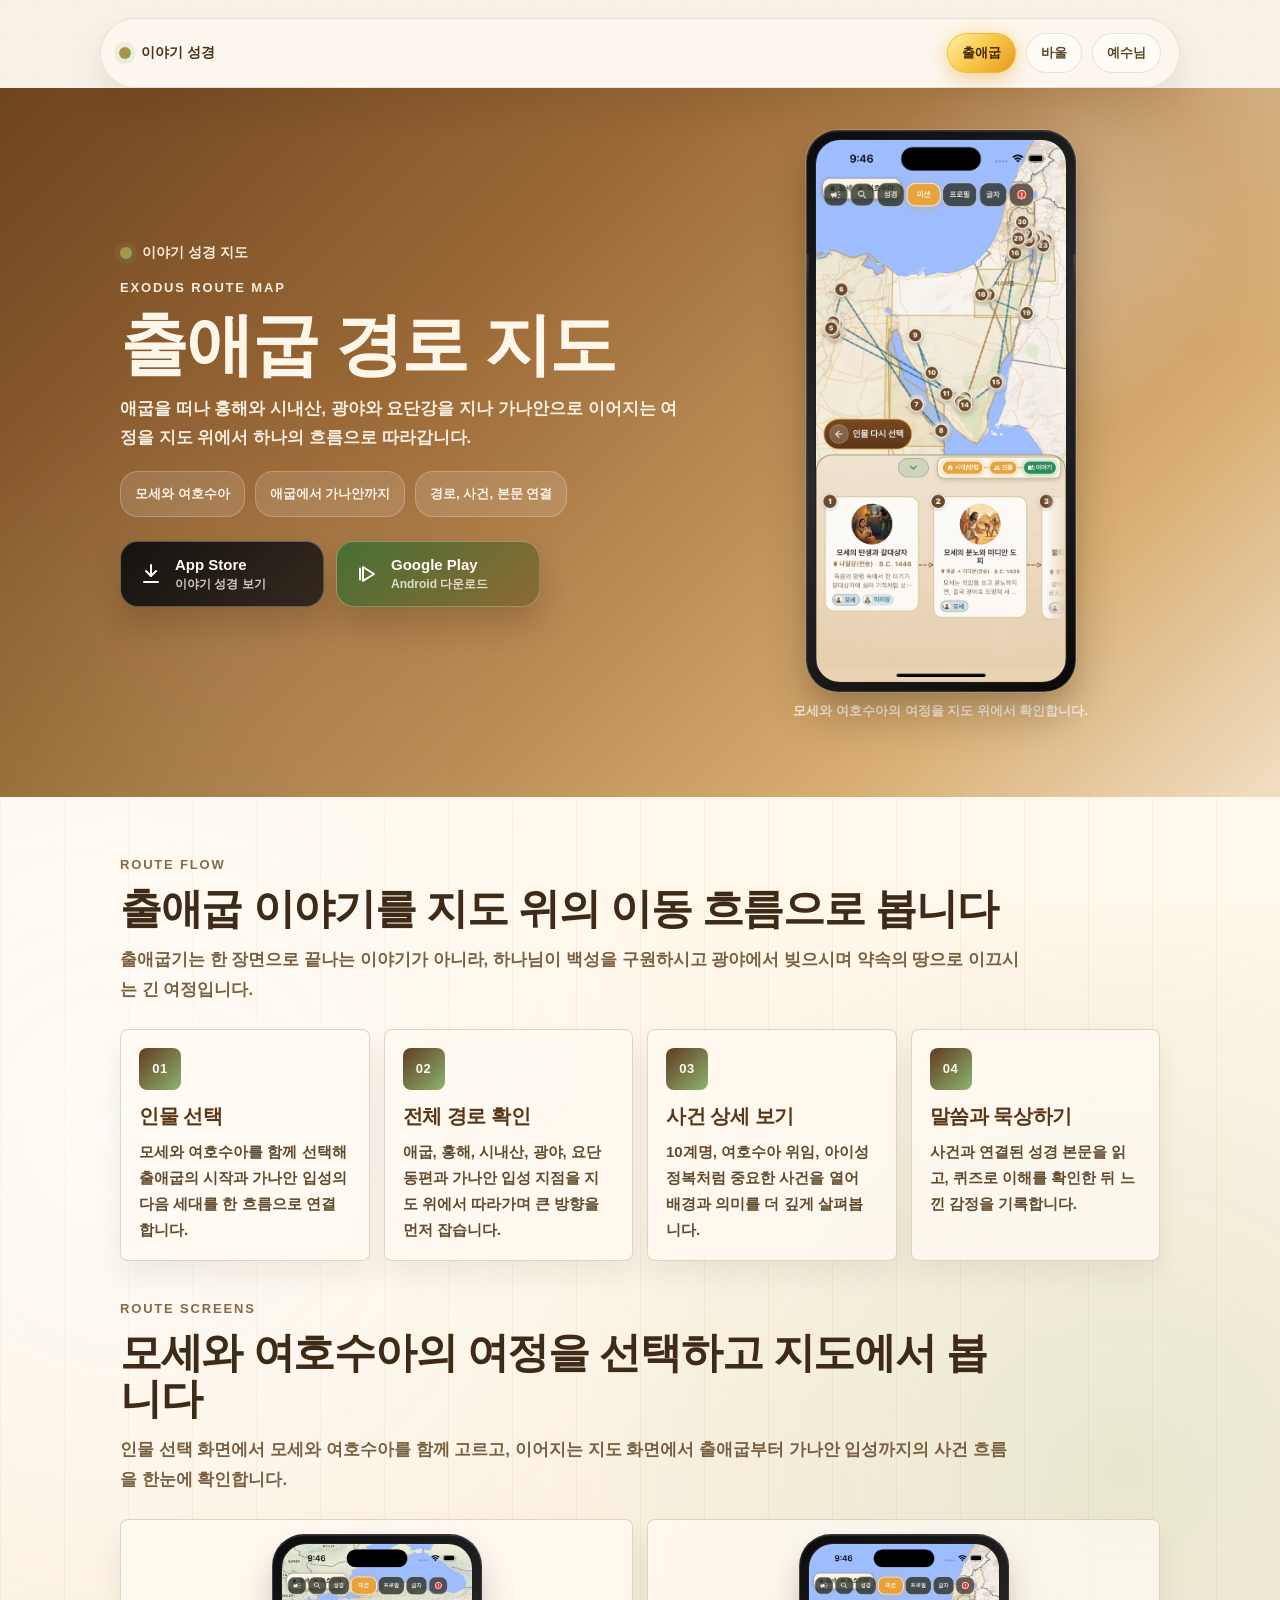
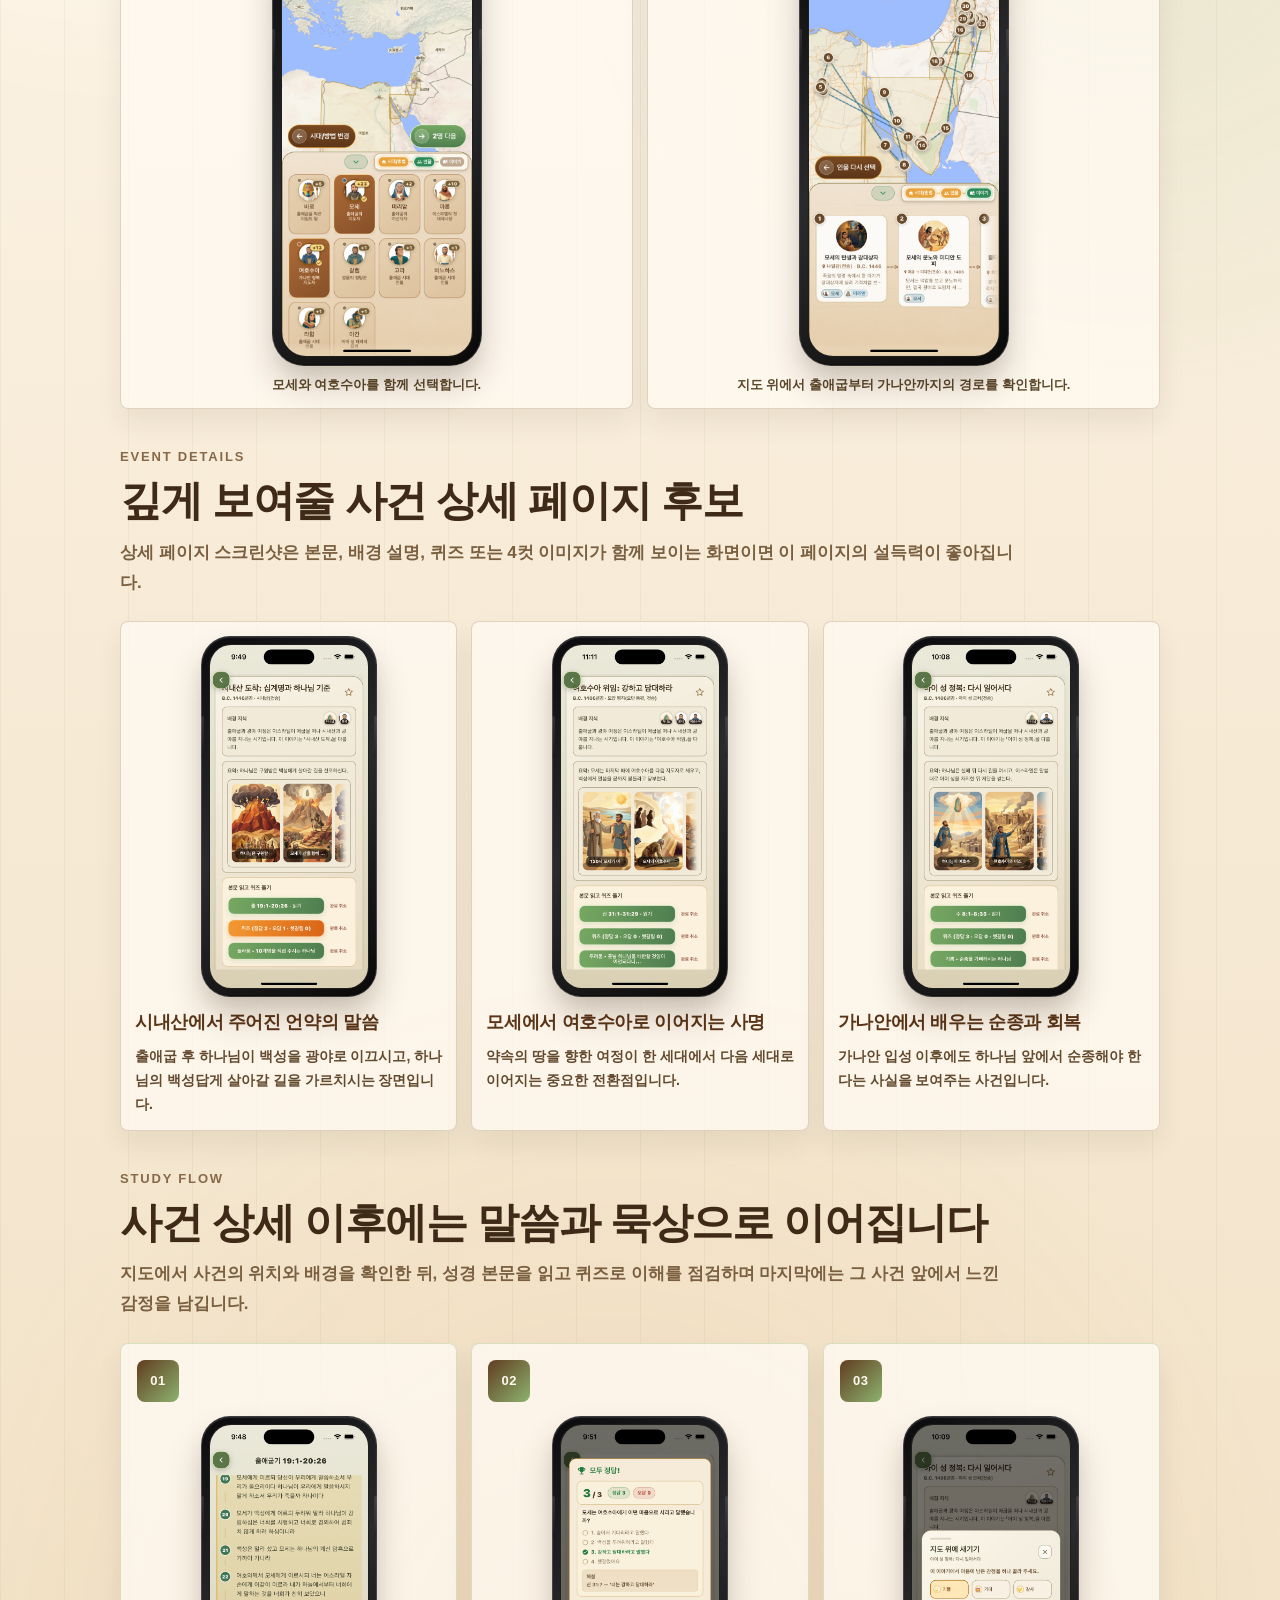
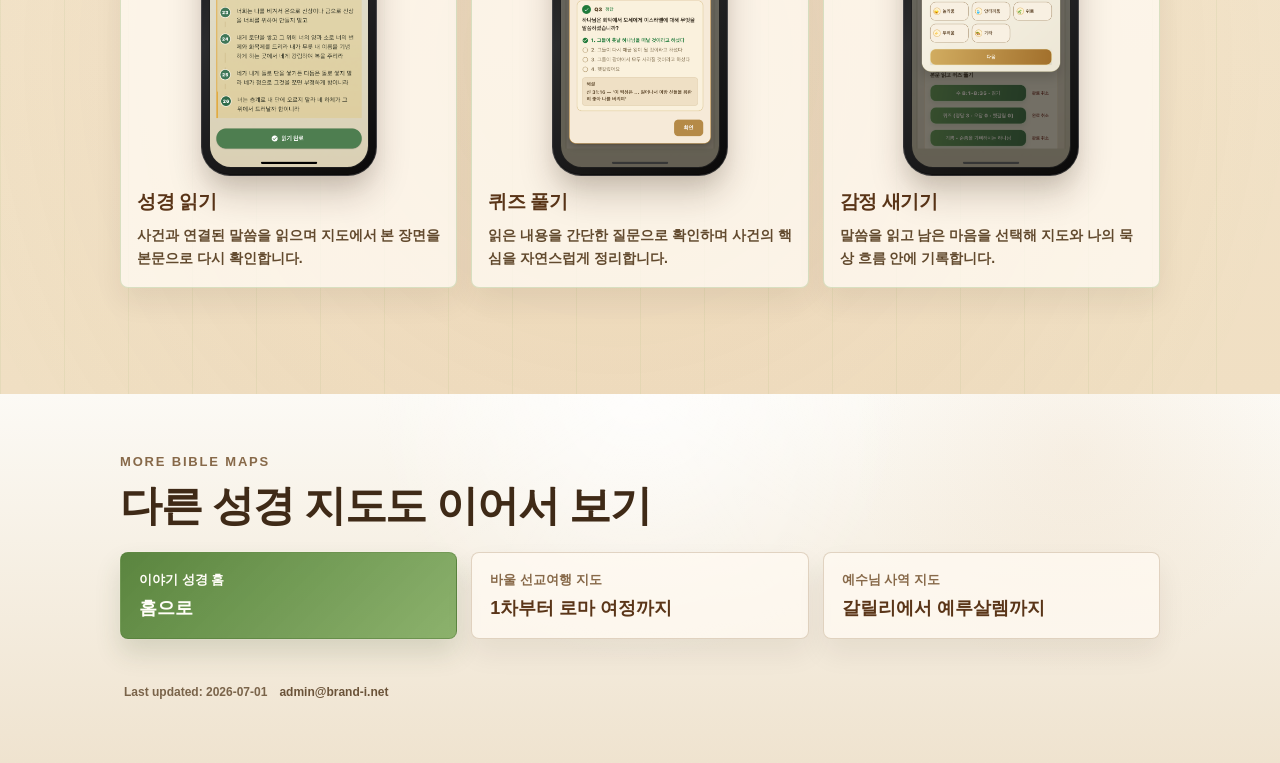
==== commit 9a0c16ec: "Update Android download links" ====
--- a/exodus-route-map/index.html
+++ b/exodus-route-map/index.html
@@ -99,11 +99,12 @@
                     <small>이야기 성경 보기</small>
                   </span>
                 </a>
-                <button
+                <a
                   class="store-button store-button-secondary"
-                  type="button"
-                  data-android-wait
-                  aria-label="Google Play 배포 준비중 알림 보기"
+                  href="https://play.google.com/store/apps/details?id=com.storybible.app"
+                  target="_blank"
+                  rel="noopener noreferrer"
+                  aria-label="Google Play에서 이야기 성경 다운로드"
                 >
                   <svg class="store-icon" viewBox="0 0 24 24" aria-hidden="true">
                     <path d="M8 5v14l11-7z" />
@@ -111,9 +112,9 @@
                   </svg>
                   <span>
                     <strong>Google Play</strong>
-                    <small>Android 준비중</small>
+                    <small>Android 다운로드</small>
                   </span>
-                </button>
+                </a>
               </div>
             </div>
             <div class="map-hero-panel">
@@ -348,58 +349,5 @@
         </div>
       </section>
     </main>
-    <div
-      class="release-dialog"
-      data-android-dialog
-      hidden
-      role="dialog"
-      aria-modal="true"
-      aria-labelledby="android-dialog-title"
-    >
-      <div class="release-dialog-panel">
-        <button class="dialog-close" type="button" data-android-close aria-label="팝업 닫기">
-          <svg viewBox="0 0 24 24" aria-hidden="true">
-            <path d="M6 6l12 12" />
-            <path d="M18 6 6 18" />
-          </svg>
-        </button>
-        <p class="eyebrow">Google Play</p>
-        <h2 id="android-dialog-title">안드로이드 배포 준비중</h2>
-        <p>안드로이드 앱은 현재 배포 준비중입니다.</p>
-        <div class="dialog-actions">
-          <button class="button-link primary" type="button" data-android-close>확인</button>
-        </div>
-      </div>
-    </div>
-    <script>
-      const androidButton = document.querySelector("[data-android-wait]");
-      const androidDialog = document.querySelector("[data-android-dialog]");
-
-      if (androidButton && androidDialog) {
-        const closeAndroidDialog = () => {
-          androidDialog.hidden = true;
-          document.body.classList.remove("is-dialog-open");
-          androidButton.focus();
-        };
-
-        androidButton.addEventListener("click", () => {
-          androidDialog.hidden = false;
-          document.body.classList.add("is-dialog-open");
-          androidDialog.querySelector("[data-android-close]").focus();
-        });
-
-        androidDialog.addEventListener("click", (event) => {
-          if (event.target === androidDialog || event.target.closest("[data-android-close]")) {
-            closeAndroidDialog();
-          }
-        });
-
-        document.addEventListener("keydown", (event) => {
-          if (event.key === "Escape" && !androidDialog.hidden) {
-            closeAndroidDialog();
-          }
-        });
-      }
-    </script>
   </body>
 </html>
--- a/styles.css
+++ b/styles.css
@@ -45,10 +45,6 @@
   opacity: 0.18;
 }
 
-body.is-dialog-open {
-  overflow: hidden;
-}
-
 .page {
   position: relative;
 }
@@ -269,7 +265,7 @@
 
 .intro-grid {
   display: grid;
-  grid-template-columns: minmax(0, 1.08fr) minmax(360px, 500px);
+  grid-template-columns: minmax(0, 1.08fr) minmax(300px, 410px);
   gap: 22px;
   align-items: center;
   margin-top: 12px;
@@ -335,6 +331,8 @@
 }
 
 .intro-visual {
+  justify-self: end;
+  width: 90%;
   min-width: 0;
   margin: 0;
   padding: 10px;
@@ -1281,94 +1279,6 @@
   pointer-events: none;
 }
 
-.release-dialog[hidden] {
-  display: none;
-}
-
-.release-dialog {
-  position: fixed;
-  inset: 0;
-  z-index: 60;
-  display: grid;
-  place-items: center;
-  padding: 20px;
-  background: rgba(35, 22, 12, 0.62);
-  backdrop-filter: blur(8px);
-}
-
-.release-dialog-panel {
-  position: relative;
-  width: min(100%, 390px);
-  padding: 26px;
-  border: 1px solid rgba(151, 117, 72, 0.34);
-  border-radius: 22px;
-  background: #fff7ea;
-  box-shadow: 0 28px 70px rgba(20, 12, 5, 0.32);
-}
-
-.release-dialog-panel .eyebrow {
-  margin-bottom: 10px;
-  color: #7ba85a;
-}
-
-.release-dialog-panel h2 {
-  margin: 0;
-  padding-right: 36px;
-  font-size: 24px;
-  line-height: 1.2;
-  color: var(--hero-brown);
-}
-
-.release-dialog-panel p:not(.eyebrow) {
-  margin: 12px 0 0;
-  font-size: 15px;
-  font-weight: 800;
-  line-height: 1.7;
-  color: #5b472a;
-}
-
-.dialog-close {
-  position: absolute;
-  top: 14px;
-  right: 14px;
-  display: inline-flex;
-  align-items: center;
-  justify-content: center;
-  width: 38px;
-  height: 38px;
-  padding: 0;
-  border: 1px solid rgba(151, 117, 72, 0.2);
-  border-radius: 999px;
-  background: rgba(251, 244, 232, 0.88);
-  color: #5b472a;
-  cursor: pointer;
-}
-
-.dialog-close:hover,
-.dialog-close:focus-visible {
-  border-color: rgba(123, 168, 90, 0.42);
-  color: #355324;
-}
-
-.dialog-close svg {
-  width: 18px;
-  height: 18px;
-  fill: none;
-  stroke: currentColor;
-  stroke-width: 2;
-  stroke-linecap: round;
-  stroke-linejoin: round;
-}
-
-.dialog-actions {
-  display: flex;
-  margin-top: 18px;
-}
-
-.dialog-actions .button-link {
-  width: 100%;
-}
-
 .footer {
   display: flex;
   flex-wrap: wrap;
@@ -1914,7 +1824,7 @@
   }
 
   .intro-grid {
-    grid-template-columns: minmax(0, 1fr) minmax(104px, 34vw);
+    grid-template-columns: minmax(0, 1fr) minmax(86px, 28vw);
     gap: 10px 12px;
     align-items: center;
     margin-top: 0;
@@ -2005,7 +1915,7 @@
     grid-column: 2;
     grid-row: 1 / span 5;
     align-self: center;
-    width: 100%;
+    width: 90%;
     padding: 5px;
     border-radius: 18px;
     background: rgba(255, 248, 238, 0.13);
